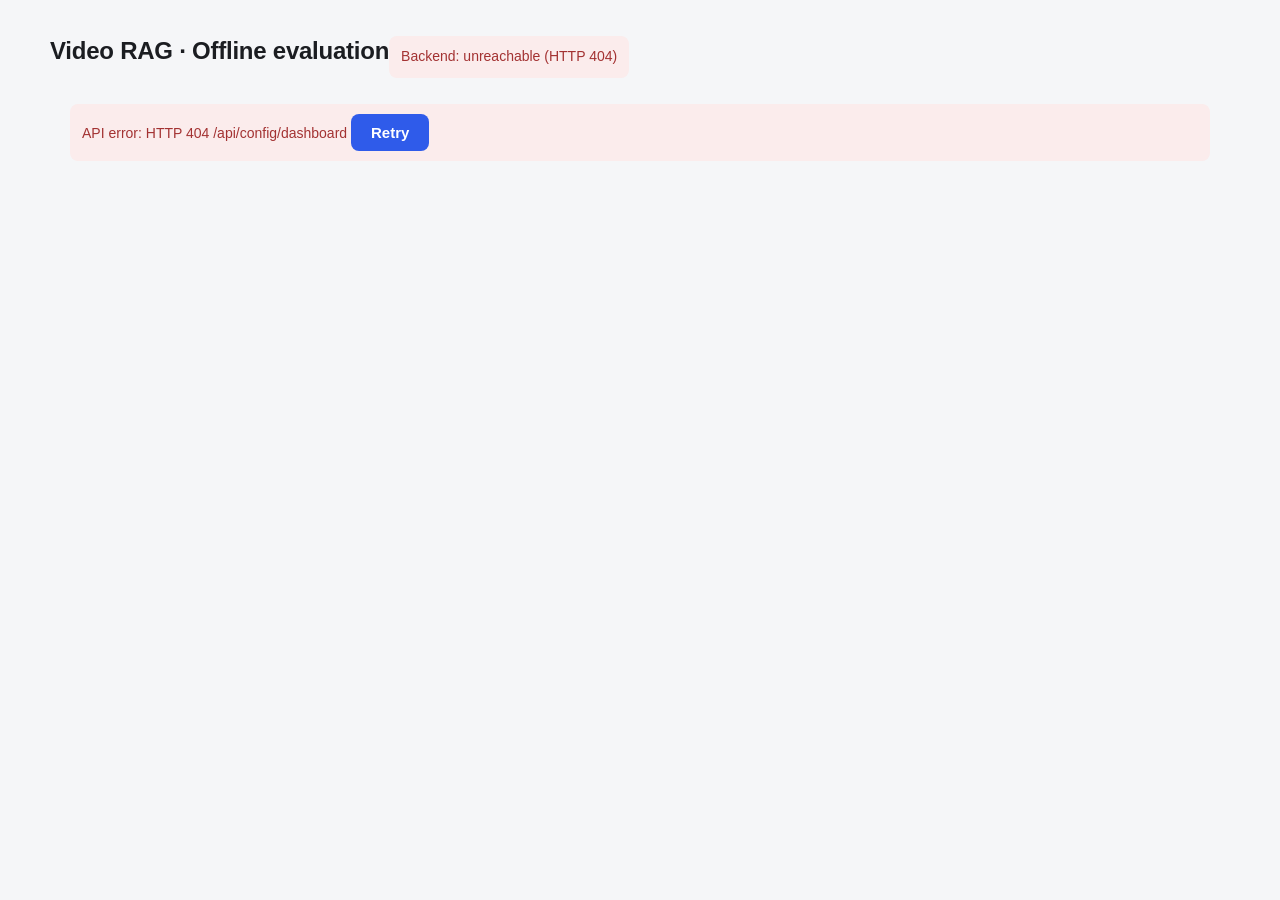
==== frontend/eval.html @ b056e884 "Evaluation Dashboard for RAG" ====
<!DOCTYPE html>
<html lang="en">

<head>
  <meta charset="utf-8" />
  <meta name="viewport" content="width=device-width, initial-scale=1" />
  <title>Video RAG - offline evaluation</title>
  <link rel="stylesheet" href="styles.css" />
  <style>
    /* Eval-only layout, scoped under #eval-page. */
    #eval-page { max-width: 1180px; margin: 0 auto; padding: 0 20px 48px;
      display: flex; flex-direction: column; gap: 16px; }
    #eval-head { display: flex; align-items: center; gap: 10px; flex-wrap: wrap; }
    #eval-head select, #eval-head input { font: inherit; padding: 7px 10px;
      border-radius: 8px; border: 1px solid var(--line);
      background: var(--card); color: var(--ink); }
    #eval-run-btn { font: inherit; font-weight: 700; padding: 8px 20px;
      border-radius: 999px; border: 1px solid var(--line);
      background: var(--accent); color: #fff; cursor: pointer; }
    #eval-run-btn:disabled { opacity: 0.55; cursor: not-allowed; }
    #eval-cancel-btn { font: inherit; padding: 8px 18px; border-radius: 999px;
      border: 1px solid var(--line); background: var(--card); color: var(--ink);
      cursor: pointer; }
    #eval-live { font-size: 13px; color: var(--muted); }
    .eval-tiles { display: grid; grid-template-columns: repeat(4, 1fr); gap: 14px; }
    .eval-tiles .card { min-height: 150px; }
    .eval-big { font-size: 34px; font-weight: 800; margin: 6px 0 2px;
      font-variant-numeric: tabular-nums; }
    .eval-delta { font-size: 13px; font-weight: 700; }
    .eval-delta.up { color: var(--ok); } .eval-delta.down { color: var(--refuse); }
    .eval-delta.flat { color: var(--muted); }
    .eval-meter { height: 6px; border-radius: 4px; background: var(--line);
      margin-top: 8px; position: relative; overflow: visible; }
    .eval-meter > span { display: block; height: 100%; background: var(--accent);
      border-radius: 4px; }
    .eval-tick { position: absolute; top: -3px; bottom: -3px; width: 2px; background: var(--ink); }
    .eval-target { font-size: 12px; color: var(--muted); margin-top: 4px; }
    .eval-table { width: 100%; border-collapse: collapse; font-size: 14px; }
    .eval-table th, .eval-table td { text-align: left; padding: 7px 8px;
      border-bottom: 1px solid var(--line); font-variant-numeric: tabular-nums; }
    .eval-table th { color: var(--muted); font-weight: 600; }
    .eval-group { color: var(--muted); font-size: 12px; text-transform: uppercase;
      letter-spacing: 0.05em; padding-top: 12px !important; }
    .pill { display: inline-block; font-size: 12px; font-weight: 700;
      padding: 2px 10px; border-radius: 20px; }
    .pill-ok { color: var(--ok); background: color-mix(in srgb, var(--ok) 12%, transparent); }
    .pill-bad { color: var(--refuse); background: color-mix(in srgb, var(--refuse) 12%, transparent); }
    .pill-none { color: var(--muted); border: 1px solid var(--line); }
    .eval-cols { display: grid; grid-template-columns: 1fr 1fr; gap: 14px; }
    .bar-row { display: grid; grid-template-columns: 170px 1fr 52px; gap: 10px;
      align-items: center; margin-top: 10px; font-size: 14px; }
    .bar-track { height: 10px; border-radius: 5px; background: var(--line);
      position: relative; }
    .bar-fill { height: 100%; border-radius: 5px; background: var(--accent); }
    .bar-val { text-align: right; font-variant-numeric: tabular-nums; }
    .qrow { width: 100%; text-align: left; font: inherit; background: none;
      border: none; border-bottom: 1px solid var(--line); padding: 10px 4px;
      cursor: pointer; display: grid;
      grid-template-columns: 1fr 150px 60px 60px; gap: 8px; align-items: center; }
    .qrow:hover { background: var(--page); }
    .cause-tag { font-size: 12px; padding: 2px 8px; border-radius: 12px;
      background: var(--page); border: 1px solid var(--line); }
    #eval-drawer { position: fixed; top: 0; right: 0; bottom: 0; width: min(560px, 94vw);
      background: var(--card); border-left: 1px solid var(--line); z-index: 50;
      overflow-y: auto; padding: 18px; }
    #eval-drawer[hidden] { display: none; }
    .eval-chunk { border: 1px solid var(--line); border-radius: 8px;
      padding: 8px 10px; margin-top: 8px; font-size: 13px; }
    .eval-chunk.rel { border-color: var(--ok); }
    .eval-snippet { user-select: text; margin: 4px 0 0; }
    .eval-skel { border-radius: 8px; background: var(--line); min-height: 60px;
      margin-top: 10px; opacity: 0.5; }
    @media (max-width: 1100px) { .eval-tiles { grid-template-columns: repeat(2, 1fr); } }
    @media (max-width: 1023px) { .eval-cols { grid-template-columns: 1fr; } }
    @media (max-width: 640px) { .eval-tiles { grid-template-columns: 1fr; } }
  </style>
</head>

<body>
  <div class="shell-main">
    <header class="topbar">
      <div><h1>Video RAG · Offline evaluation</h1></div>
      <p id="eval-connection" class="status">Connecting…</p>
    </header>

    <div id="eval-page">
      <section class="card">
        <div id="eval-head">
          <span class="hint" id="eval-run-label">No runs yet</span>
          <label class="hint" for="eval-run-sel">Run</label>
          <select id="eval-run-sel"></select>
          <label class="hint" for="eval-cmp-sel">Compare with</label>
          <select id="eval-cmp-sel"></select>
          <a id="eval-csv" class="hint" href="#">Export CSV</a>
          <button id="eval-run-btn" type="button">Run eval</button>
          <button id="eval-cancel-btn" type="button" hidden>Cancel run</button>
          <span id="eval-live" class="hint"></span>
        </div>
        <div id="eval-config-chips" class="hint" style="margin-top:8px"></div>
        <div id="eval-status-strip" class="hint" style="margin-top:8px" hidden></div>
      </section>

      <section id="eval-empty" class="card" hidden>
        <h2>No runs yet</h2>
        <p class="hint">Run your first evaluation to populate this page. Either press
        <b>Run eval</b> above, or from a terminal:</p>
        <p><code id="eval-cli-hint">PYTHONPATH=backend\src .\.venv\Scripts\python.exe -m video_rag.cli eval-run --dataset backend\eval\golden_set.jsonl --label first</code></p>
      </section>

      <section id="eval-tiles" class="eval-tiles"></section>

      <section class="card">
        <h2>All metrics</h2>
        <p class="hint">Current run against the comparison run and your targets.</p>
        <div id="eval-metrics-table"></div>
      </section>

      <div class="eval-cols">
        <section class="card">
          <h2>Answer correctness by question type</h2>
          <div id="eval-by-type"></div>
        </section>
        <section class="card">
          <h2>Failures by likely cause</h2>
          <div id="eval-failures"></div>
        </section>
      </div>

      <div class="eval-cols">
        <section class="card">
          <h2>Trend across runs</h2>
          <div id="eval-trend"></div>
          <button id="eval-trend-toggle" type="button" class="hint">View as table</button>
          <div id="eval-trend-table" hidden></div>
        </section>
        <section class="card">
          <h2>Lowest-scoring questions</h2>
          <p class="hint">Open a row for the query, retrieved chunks with timestamps, and the answer.</p>
          <div id="eval-lowest"></div>
        </section>
      </div>
    </div>
  </div>

  <aside id="eval-drawer" hidden aria-label="Question trace">
    <button id="eval-drawer-close" type="button">Close ×</button>
    <div id="eval-drawer-body"></div>
  </aside>

  <script src="eval-lib.js"></script>
  <script>
    // Dashboard: REST + SSE (fetch stream, 3s polling fallback). textContent only.
    (function () {
      "use strict";
      var API_BASE = window.location.protocol === "file:" ? "http://127.0.0.1:8000" : "";
      var API_KEY = "";
      try { API_KEY = (window.sessionStorage.getItem("video-rag.api-key") || "").trim(); }
      catch (e) { API_KEY = ""; }
      var BLUE = "var(--accent)", SERIES = ["#2f6fed", "#e8734a", "#3aa79b", "#e0b400",
        "#c65df0", "#3f9e4d", "#8a63ff", "#d63a3a"];

      var state = { runId: null, compareId: null, cfg: null, runs: [],
        lastEventAt: 0, sseOk: false };
      var $ = function (id) { return document.getElementById(id); };
      function params() { return new URLSearchParams(window.location.search); }
      function headers(extra) {
        var h = extra || {};
        if (API_KEY) { h["X-API-Key"] = API_KEY; }
        return h;
      }
      async function get(path) {
        var r = await fetch(API_BASE + path, { headers: headers() });
        if (!r.ok) { throw new Error("HTTP " + r.status + " " + path); }
        return r.json();
      }
      function fmt(metric, value) {
        return window.EvalLib.fmtMetric(state.cfg.metrics, metric, value);
      }
      function missTip() { return "Not computed or not applicable for this run."; }
      function show(el, text, tip) {
        el.textContent = text;
        if (tip) { el.title = tip; }
      }

      // ---- header: runs, compare, config chips, status strip ----
      async function loadRuns() {
        var body = await get("/api/runs?limit=50");
        state.runs = body.runs || [];
        var q = params();
        state.runId = q.get("run") || (state.runs[0] && state.runs[0].id) || null;
        var done = state.runs.filter(function (r) { return r.status === "completed"; });
        var prev = done.filter(function (r) { return r.id !== state.runId; })[0];
        state.compareId = q.get("compare") || (prev && prev.id) || null;
        fillSelect($("eval-run-sel"), state.runs, state.runId);
        fillSelect($("eval-cmp-sel"), state.runs, state.compareId, true);
        $("eval-csv").href = state.runId
          ? API_BASE + "/api/runs/" + state.runId + "/export.csv" : "#";
        var run = state.runs.filter(function (r) { return r.id === state.runId; })[0];
        if (!run && state.runId) {
          // Stale ?run= link, or a brand-new run whose row is not listed yet:
          // fall back instead of crashing on run.label below.
          state.runId = (state.runs[0] && state.runs[0].id) || null;
          syncUrl(state.runId, state.compareId);
          run = state.runs.filter(function (r) { return r.id === state.runId; })[0];
        }
        if (!state.runs.length) {
          $("eval-empty").hidden = false;
          $("eval-run-label").textContent = "No runs yet";
          return null;
        }
        $("eval-empty").hidden = true;
        var cfg = (run && run.config) || {};
        $("eval-run-label").textContent =
          "Run " + (run.label || run.id.slice(0, 8)) + " · " +
          (run.n_total || "?") + " questions";
        $("eval-config-chips").textContent =
          "Top-k: " + cfg.rerank_top_k + " · Reranker: on · Judge: " +
          (cfg.judge_model || "off") + (cfg.judge_warning ? " (" + cfg.judge_warning + ")" : "");
        var strip = $("eval-status-strip");
        var st = run.display_status || run.status;
        if (st === "completed") { strip.hidden = true; }
        else {
          strip.hidden = false;
          strip.textContent = "Status: " + st + " · answered " +
            (run.n_answered || 0) + "/" + (run.n_total || "?") + ", scored " +
            (run.n_scored || 0) + "/" + (run.n_total || "?") +
            ". Numbers are partial until the run completes." +
            (run.error ? " Error: " + run.error : "");
        }
        var active = state.runs.some(function (r) {
          return r.status === "running" || r.status === "queued";
        });
        $("eval-run-btn").disabled = active;
        $("eval-run-btn").title = active ? "A run is already active" : "";
        var sel = state.runs.filter(function (r) { return r.id === state.runId; })[0];
        var cancellable = !!sel && (sel.status === "running" || sel.status === "queued");
        $("eval-cancel-btn").hidden = !cancellable;
        return run;
      }
      function fillSelect(sel, runs, current, allowNone) {
        while (sel.firstChild) { sel.removeChild(sel.firstChild); }
        if (allowNone) {
          var none = document.createElement("option");
          none.value = ""; none.textContent = "—";
          sel.appendChild(none);
        }
        runs.forEach(function (r) {
          var o = document.createElement("option");
          o.value = r.id;
          o.textContent = (r.label || r.id.slice(0, 8)) + " · " + r.status;
          sel.appendChild(o);
        });
        sel.value = current || "";
      }

      // ---- tiles + metrics table ----
      function pill(metric, value) {
        var st = window.EvalLib.pillState(
          state.cfg.metrics, state.cfg.targets, metric, value);
        var span = document.createElement("span");
        span.className = "pill " + st.cls;
        span.textContent = st.text;
        if (st.cls === "pill-none") { span.title = missTip(); }
        return span;
      }
      function deltaEl(metric, delta) {
        var info = window.EvalLib.deltaInfo(state.cfg.metrics, metric, delta);
        var s = document.createElement("span");
        s.className = "eval-delta " + info.cls;
        s.textContent = info.text;
        return s;
      }
      async function renderTiles(run) {
        var box = $("eval-tiles");
        while (box.firstChild) { box.removeChild(box.firstChild); }
        if (!run) { return; }
        var detail = await get("/api/runs/" + run.id);
        var cmp = state.compareId
          ? await get("/api/runs/" + run.id + "/compare/" + state.compareId).catch(function () { return null; })
          : null;
        var metrics = state.cfg.dashboard.headline_metrics || [];
        metrics.forEach(function (m) {
          var agg = (detail.aggregates || {})[m] || { value: null, n: 0 };
          var card = document.createElement("div");
          card.className = "card";
          var h = document.createElement("h2");
          h.textContent = ((state.cfg.metrics[m] || {}).name || m);
          var big = document.createElement("div");
          big.className = "eval-big";
          show(big, fmt(m, agg.value) === null ? "—" : fmt(m, agg.value),
            agg.value === null ? missTip() : ("n=" + agg.n));
          card.appendChild(h); card.appendChild(big);
          var d = cmp && cmp.metrics[m] ? cmp.metrics[m].delta : null;
          var row = document.createElement("div");
          row.appendChild(deltaEl(m, d));
          var vs = document.createElement("span");
          vs.className = "hint";
          vs.textContent = state.compareId ? " vs run" : " no comparison run";
          row.appendChild(vs);
          card.appendChild(row);
          var meter = document.createElement("div");
          meter.className = "eval-meter";
          var fill = document.createElement("span");
          fill.style.width = agg.value === null ? "0%"
            : Math.max(0, Math.min(100, agg.value * 100)) + "%";
          meter.appendChild(fill);
          var t = (state.cfg.targets || {})[m];
          if (t !== null && t !== undefined && (state.cfg.metrics[m] || {}).format !== "usd"
              && (state.cfg.metrics[m] || {}).format !== "seconds") {
            var tick = document.createElement("span");
            tick.className = "eval-tick";
            tick.style.left = Math.max(0, Math.min(100, t * 100)) + "%";
            meter.appendChild(tick);
          }
          card.appendChild(meter);
          var tg = document.createElement("div");
          tg.className = "eval-target";
          tg.textContent = (t === null || t === undefined) ? "No target set"
            : "Target " + ((state.cfg.metrics[m] || {}).direction === "lower" ? "≤ " : "≥ ") + fmt(m, t)
            + " · n=" + agg.n;
          card.appendChild(tg);
          box.appendChild(card);
        });
        renderTable(detail, cmp);
      }
      function renderTable(detail, cmp) {
        var host = $("eval-metrics-table");
        while (host.firstChild) { host.removeChild(host.firstChild); }
        var table = document.createElement("table");
        table.className = "eval-table";
        var head = document.createElement("tr");
        ["Metric", "Run", "Compare", "Change", "Status"].forEach(function (t) {
          var th = document.createElement("th"); th.textContent = t; head.appendChild(th);
        });
        table.appendChild(head);
        var groups = {};
        Object.keys(state.cfg.metrics).forEach(function (m) {
          var g = state.cfg.metrics[m].group || "other";
          (groups[g] = groups[g] || []).push(m);
        });
        ["retrieval", "generation", "video", "system", "other"].forEach(function (g) {
          (groups[g] || []).forEach(function (m, i) {
            if (i === 0) {
              var gr = document.createElement("tr");
              var gd = document.createElement("td");
              gd.colSpan = 5; gd.className = "eval-group"; gd.textContent = g;
              gr.appendChild(gd); table.appendChild(gr);
            }
            var agg = (detail.aggregates || {})[m] || { value: null, n: 0 };
            var c = cmp && cmp.metrics[m] ? cmp.metrics[m] : null;
            var tr = document.createElement("tr");
            var name = document.createElement("td");
            name.textContent = (state.cfg.metrics[m] || {}).name || m;
            var cur = document.createElement("td");
            show(cur, fmt(m, agg.value) === null ? "—" : fmt(m, agg.value) + "  (n=" + agg.n + ")",
              agg.value === null ? missTip() : null);
            var oth = document.createElement("td");
            var cv = c ? c.comparison.value : null;
            show(oth, !c || fmt(m, cv) === null ? "—" : fmt(m, cv), null);
            var chg = document.createElement("td");
            chg.appendChild(deltaEl(m, c ? c.delta : null));
            if (c && c.delta !== null && c.within_noise) {
              var noise = document.createElement("span");
              noise.className = "hint";
              noise.textContent = " · within noise";
              noise.title = "Paired-bootstrap 95% CI includes zero (n=" +
                (c.n_paired || 0) + ").";
              chg.appendChild(noise);
            }
            var st = document.createElement("td");
            st.appendChild(pill(m, agg.value));
            [name, cur, oth, chg, st].forEach(function (td) { tr.appendChild(td); });
            table.appendChild(tr);
          });
        });
        host.appendChild(table);
      }

      // ---- breakdown, failures, trend, lowest ----
      async function renderSide(run) {
        if (!run) { return; }
        var bd = await get("/api/runs/" + run.id + "/breakdown?by=question_type&metric=answer_correctness");
        var bt = $("eval-by-type");
        while (bt.firstChild) { bt.removeChild(bt.firstChild); }
        (bd.groups || []).forEach(function (g, i) {
          bt.appendChild(barRow(g.group + " · " + g.n + " q", g.value, SERIES[i % SERIES.length]));
        });
        if (!(bd.groups || []).length) {
          bt.appendChild(note("No scored questions yet."));
        }
        var fb = await get("/api/runs/" + run.id + "/failures");
        var fh = $("eval-failures");
        while (fh.firstChild) { fh.removeChild(fh.firstChild); }
        var causes = state.cfg.dashboard.failure_causes || {};
        var entries = Object.keys(fb.by_cause || {});
        var sub = document.createElement("p");
        sub.className = "hint";
        sub.textContent = fb.total_failed
          ? "Questions below the bar (" + fb.total_failed + " of " + fb.total + ")"
          : "No failures — every scored question is above the bar.";
        fh.appendChild(sub);
        var max = Math.max.apply(null, entries.map(function (k) { return fb.by_cause[k]; }).concat([1]));
        entries.forEach(function (k) {
          fh.appendChild(barRow(causes[k] || k, fb.by_cause[k] / max, BLUE, String(fb.by_cause[k])));
        });
        var trend = await get("/api/trend?metrics=" +
          encodeURIComponent((state.cfg.dashboard.trend_metrics || []).join(",")) + "&last=12");
        renderTrend(trend.trend || []);
        var low = await get("/api/runs/" + run.id +
          "/results?sort=answer_correctness&order=asc&limit=5");
        var lh = $("eval-lowest");
        while (lh.firstChild) { lh.removeChild(lh.firstChild); }
        if (!low.results.length) { lh.appendChild(note("No results yet.")); }
        low.results.forEach(function (r) {
          var b = document.createElement("button");
          b.type = "button"; b.className = "qrow";
          var q = document.createElement("span"); q.textContent = r.question;
          var ty = document.createElement("span");
          ty.className = "hint"; ty.textContent = r.question_type || "";
          var cause = document.createElement("span");
          cause.className = "cause-tag";
          cause.textContent = (causes[r.failure_cause] || r.failure_cause || "—");
          var sc = document.createElement("span");
          var v = (r.scores || {}).answer_correctness;
          sc.textContent = (v === null || v === undefined) ? "—" : Number(v).toFixed(2);
          [q, ty, cause, sc].forEach(function (el) { b.appendChild(el); });
          b.addEventListener("click", function () { openTrace(r.id); });
          lh.appendChild(b);
        });
      }
      function note(text) {
        var p = document.createElement("p");
        p.className = "hint"; p.textContent = text;
        return p;
      }
      function barRow(label, value, color, text) {
        var row = document.createElement("div");
        row.className = "bar-row";
        var lab = document.createElement("span"); lab.textContent = label;
        var track = document.createElement("div"); track.className = "bar-track";
        var fill = document.createElement("div"); fill.className = "bar-fill";
        fill.style.background = color;
        fill.style.width = (value === null ? 0 : Math.max(0, Math.min(1, value)) * 100) + "%";
        track.appendChild(fill);
        var val = document.createElement("span"); val.className = "bar-val";
        val.textContent = text !== undefined ? text
          : (value === null ? "—" : Number(value).toFixed(2));
        [lab, track, val].forEach(function (el) { row.appendChild(el); });
        return row;
      }
      function renderTrend(series) {
        var host = $("eval-trend");
        while (host.firstChild) { host.removeChild(host.firstChild); }
        if (!series.length) { host.appendChild(note("No completed runs yet.")); return; }
        var W = 520, H = 220, P = 34;
        var all = [];
        series.forEach(function (s) {
          Object.keys(s.metrics).forEach(function (m) {
            if (s.metrics[m].value !== null) { all.push(s.metrics[m].value); }
          });
        });
        var lo = Math.min.apply(null, all.concat([0.55])), hi = Math.max.apply(null, all.concat([1]));
        function X(i) { return P + (W - 2 * P) * (series.length < 2 ? 0.5 : i / (series.length - 1)); }
        function Y(v) { return H - P - (H - 2 * P) * (v - lo) / Math.max(0.01, hi - lo); }
        var svgNS = "http://www.w3.org/2000/svg";
        var svg = document.createElementNS(svgNS, "svg");
        svg.setAttribute("viewBox", "0 0 " + W + " " + H);
        svg.setAttribute("width", "100%");
        svg.setAttribute("role", "img");
        svg.setAttribute("aria-label", "Metric trend across runs");
        var names = Object.keys(series[0].metrics);
        names.forEach(function (m, mi) {
          var pts = [];
          series.forEach(function (s, i) {
            var v = s.metrics[m].value;
            if (v !== null) { pts.push([X(i), Y(v)]); }
          });
          var path = document.createElementNS(svgNS, "polyline");
          path.setAttribute("points", pts.map(function (p) { return p.join(","); }).join(" "));
          path.setAttribute("fill", "none");
          path.setAttribute("stroke", SERIES[mi % SERIES.length]);
          path.setAttribute("stroke-width", "2");
          var tip = document.createElementNS(svgNS, "title");
          tip.textContent = m;
          path.appendChild(tip);
          svg.appendChild(path);
          pts.forEach(function (p) {
            var c = document.createElementNS(svgNS, "circle");
            c.setAttribute("cx", p[0]); c.setAttribute("cy", p[1]); c.setAttribute("r", "3");
            c.setAttribute("fill", SERIES[mi % SERIES.length]);
            svg.appendChild(c);
          });
          if (pts.length) {
            var last = pts[pts.length - 1];
            var t = document.createElementNS(svgNS, "text");
            t.setAttribute("x", Math.min(W - 30, last[0] + 5)); t.setAttribute("y", last[1] + 3);
            t.setAttribute("font-size", "10");
            var lastV = null;
            for (var i = series.length - 1; i >= 0; i--) {
              if (series[i].metrics[m].value !== null) { lastV = series[i].metrics[m].value; break; }
            }
            t.textContent = Number(lastV).toFixed(2);
            svg.appendChild(t);
          }
        });
        host.appendChild(svg);
        var legend = document.createElement("p");
        legend.className = "hint";
        legend.textContent = names.join(" · ");
        host.appendChild(legend);
        var tbl = $("eval-trend-table");
        while (tbl.firstChild) { tbl.removeChild(tbl.firstChild); }
        var table = document.createElement("table");
        table.className = "eval-table";
        var hr = document.createElement("tr");
        ["Run"].concat(names).forEach(function (n) {
          var th = document.createElement("th"); th.textContent = n; hr.appendChild(th);
        });
        table.appendChild(hr);
        series.forEach(function (s) {
          var tr = document.createElement("tr");
          var lab = document.createElement("td");
          lab.textContent = s.label || s.run_id.slice(0, 8);
          tr.appendChild(lab);
          names.forEach(function (m) {
            var td = document.createElement("td");
            var v = s.metrics[m].value;
            td.textContent = v === null ? "—" : Number(v).toFixed(2);
            tr.appendChild(td);
          });
          table.appendChild(tr);
        });
        tbl.appendChild(table);
      }

      // ---- trace drawer ----
      async function openTrace(resultId) {
        var body = $("eval-drawer-body");
        while (body.firstChild) { body.removeChild(body.firstChild); }
        $("eval-drawer").hidden = false;
        var t = await get("/api/results/" + resultId).catch(function (e) { return { error: e.message }; });
        if (t.error) {
          body.appendChild(note("Trace failed: " + t.error));
          return;
        }
        var h = document.createElement("h2");
        h.textContent = t.question || t.question_id;
        body.appendChild(h);
        var meta = document.createElement("p");
        meta.className = "hint";
        meta.textContent = (t.question_type || "") + " · status " + t.status +
          (t.failure_cause ? " · likely cause: " + t.failure_cause : "");
        body.appendChild(meta);
        if (t.reference_answer) {
          var ref = document.createElement("p");
          ref.textContent = "Reference: " + t.reference_answer;
          body.appendChild(ref);
        }
        var ch = document.createElement("h3");
        ch.textContent = "Retrieved chunks (" + t.chunks.length + ")";
        body.appendChild(ch);
        t.chunks.forEach(function (c, i) {
          var box = document.createElement("div");
          box.className = "eval-chunk" + (c.relevant ? " rel" : "");
          var head = document.createElement("div");
          head.textContent = "#" + (i + 1) + " " + c.video_id + " · " +
            fmtTime(c.start_s) + "–" + fmtTime(c.end_s) + " · score " +
            (c.score === null ? "—" : c.score) + (c.relevant ? " · relevant" : "");
          var sn = document.createElement("p");
          sn.className = "eval-snippet";
          sn.textContent = c.text || "";
          box.appendChild(head); box.appendChild(sn);
          body.appendChild(box);
        });
        if (t.answer) {
          var ah = document.createElement("h3");
          ah.textContent = "Answer";
          var ap = document.createElement("p");
          ap.className = "eval-snippet";
          ap.textContent = t.answer;
          body.appendChild(ah); body.appendChild(ap);
        }
        var sh = document.createElement("h3");
        sh.textContent = "Scores";
        body.appendChild(sh);
        t.scores.forEach(function (s) {
          var p = document.createElement("p");
          p.className = "hint";
          var detail = s.detail || {};
          p.textContent = s.metric + ": " +
            (s.value === null ? "— (not computable here)" : Number(s.value).toFixed(2)) +
            (detail.reasoning ? " — " + detail.reasoning : "") +
            (s.judge_model ? " [" + s.judge_model + "]" : "");
          body.appendChild(p);
        });
        if (t.citations && t.citations.length) {
          var chh = document.createElement("h3");
          chh.textContent = "Citations";
          body.appendChild(chh);
          t.citations.forEach(function (c) {
            var p = document.createElement("p");
            p.className = "hint";
            p.textContent = (c.hit ? "✓ hit " : "✗ miss ") + c.video_id +
              " @ " + fmtTime(c.start_s);
            body.appendChild(p);
            var a = document.createElement("a");
            a.href = c.url; a.target = "_blank"; a.rel = "noreferrer";
            a.textContent = "Open at timestamp";
            body.appendChild(a);
          });
        }
      }
      function fmtTime(s) {
        return window.EvalLib.fmtTime(s);
      }
      $("eval-drawer-close").addEventListener("click", function () {
        $("eval-drawer").hidden = true;
      });
      document.addEventListener("keydown", function (e) {
        if (e.key === "Escape") { $("eval-drawer").hidden = true; }
      });
      $("eval-trend-toggle").addEventListener("click", function () {
        var t = $("eval-trend-table");
        t.hidden = !t.hidden;
        this.textContent = t.hidden ? "View as table" : "View as chart";
      });

      // ---- run dialog (inline prompt row), selectors, live feed ----
      $("eval-cancel-btn").addEventListener("click", async function () {
        if (!state.runId) { return; }
        try {
          var r = await fetch(API_BASE + "/api/runs/" + state.runId + "/cancel", {
            method: "POST",
            headers: headers()
          });
          if (!r.ok) { throw new Error("HTTP " + r.status); }
          await refresh(true);
        } catch (err) {
          window.alert("Cancel failed: " + err.message);
        }
      });
      $("eval-run-btn").addEventListener("click", async function () {
        var path = window.prompt("Golden set file path:",
          "backend\\eval\\golden_set.jsonl");
        if (path === null) { return; }
        var label = window.prompt("Run label:", "dashboard run");
        if (label === null) { return; }
        try {
          var r = await fetch(API_BASE + "/api/runs", {
            method: "POST",
            headers: headers({ "Content-Type": "application/json" }),
            body: JSON.stringify({ dataset_path: path, label: label })
          });
          if (!r.ok) {
            var e = await r.json().catch(function () { return {}; });
            throw new Error("HTTP " + r.status + " " + (e.message || ""));
          }
          var body = await r.json();
          syncUrl(body.run_id, state.compareId);
          await waitForRun(body.run_id);
          await refresh(true);
        } catch (err) {
          window.alert("Run failed to start: " + err.message);
        }
      });
      async function waitForRun(runId) {
        // The row is inserted by the background worker; poll until listed.
        for (var i = 0; i < 10; i++) {
          try {
            var r = await fetch(API_BASE + "/api/runs/" + runId, { headers: headers() });
            if (r.ok) { return; }
          } catch (e) { /* retry below */ }
          await new Promise(function (res) { setTimeout(res, 500); });
        }
      }
      function syncUrl(runId, compareId) {
        var q = new URLSearchParams(window.location.search);
        if (runId) { q.set("run", runId); } else { q.delete("run"); }
        if (compareId) { q.set("compare", compareId); } else { q.delete("compare"); }
        window.history.replaceState(null, "",
          window.location.pathname + (q.toString() ? "?" + q.toString() : ""));
      }
      $("eval-run-sel").addEventListener("change", function () {
        state.runId = this.value || null;
        syncUrl(state.runId, state.compareId);
        refresh(true);
      });
      $("eval-cmp-sel").addEventListener("change", function () {
        state.compareId = this.value || null;
        syncUrl(state.runId, state.compareId);
        refresh(true);
      });

      var liveTimer = null, failCount = 0;
      function setLive(text) { $("eval-live").textContent = text; }
      async function subscribe() {
        try {
          var r = await fetch(API_BASE + "/api/events", { headers: headers() });
          if (!r.ok || !r.body) { throw new Error("no stream"); }
          var reader = r.body.getReader();
          var dec = new TextDecoder();
          var buf = "", backoff = 1000;
          failCount = 0;
          setLive("● Live");
          state.lastEventAt = Date.now();
          for (;;) {
            var chunk = await reader.read();
            if (chunk.done) { throw new Error("closed"); }
            buf += dec.decode(chunk.value, { stream: true });
            var parts = buf.split("\n\n");
            buf = parts.pop();
            for (var i = 0; i < parts.length; i++) {
              (function (block) {
                var lines = block.split("\n").filter(function (l) {
                  return l.indexOf("data:") === 0;
                });
                if (!lines.length) { return; }
                try {
                  var evt = JSON.parse(lines.map(function (l) {
                    return l.slice(5);
                  }).join(""));
                  state.lastEventAt = Date.now();
                  onEvent(evt);
                } catch (e) { /* ignore malformed */ }
              })(parts[i]);
            }
            backoff = 1000;
          }
        } catch (e) {
          failCount += 1;
          var wait = Math.min(30000, 1000 * Math.pow(2, failCount));
          setLive("○ Reconnecting… (polling every 3s)");
          pollOnce();
          liveTimer = window.setTimeout(subscribe, wait);
        }
      }
      var lastRefresh = 0, pendingRefresh = false;
      function onEvent(evt) {
        if (evt.run_id && (evt.run_id === state.runId || evt.run_id === state.compareId)) {
          state.sseOk = true;
          var now = Date.now();
          if (now - lastRefresh < 1000) {
            if (!pendingRefresh) {
              pendingRefresh = true;
              window.setTimeout(function () {
                pendingRefresh = false; lastRefresh = Date.now(); refresh(true);
              }, 1000 - (now - lastRefresh));
            }
            return;
          }
          lastRefresh = now;
          refresh(true);
        }
        if (evt.run_id) { loadRuns(); }
      }
      async function pollOnce() {
        try { await refresh(true); } catch (e) { /* next tick */ }
        liveTimer = window.setTimeout(pollOnce, 3000);
      }

      // ---- boot ----
      async function ping() {
        try {
          var r = await fetch(API_BASE + "/api/health");
          if (!r.ok) { throw new Error("HTTP " + r.status); }
          var conn = $("eval-connection");
          conn.textContent = "Backend: live";
          conn.className = "status status-ok";
        } catch (e) {
          var conn2 = $("eval-connection");
          conn2.textContent = "Backend: unreachable (" + e.message + ")";
          conn2.className = "status status-error";
        }
      }
      async function refresh(full) {
        var run = await loadRuns();
        if (!state.cfg) {
          state.cfg = await get("/api/config/dashboard");
        }
        if (!run && !state.runs.length) {
          ["eval-tiles", "eval-metrics-table", "eval-by-type",
           "eval-failures", "eval-trend", "eval-lowest"].forEach(function (id) {
            var el = $(id);
            while (el.firstChild) { el.removeChild(el.firstChild); }
          });
          return;
        }
        if (full) {
          await renderTiles(run);
          await renderSide(run);
        }
      }
      (async function boot() {
        await ping();
        try {
          state.cfg = await get("/api/config/dashboard");
        } catch (e) {
          var page = $("eval-page");
          while (page.firstChild) { page.removeChild(page.firstChild); }
          var err = document.createElement("p");
          err.className = "status status-error";
          err.textContent = "API error: " + e.message + " ";
          var retry = document.createElement("button");
          retry.type = "button"; retry.textContent = "Retry";
          retry.addEventListener("click", function () { window.location.reload(); });
          err.appendChild(retry);
          page.appendChild(err);
          return;
        }
        await refresh(true);
        subscribe();
        window.setInterval(function () {
          if (Date.now() - state.lastEventAt > 10000 && state.sseOk !== true) { return; }
          setLive("● Live · updated " +
            Math.max(0, Math.round((Date.now() - state.lastEventAt) / 1000)) + "s ago");
        }, 5000);
      })();
    })();
  </script>
</body>

</html>
---- frontend/styles.css ----
/*
 * One stylesheet, no framework. Colours live in CSS variables at the top so
 * the whole theme can be changed in one place.
 */

:root {
  --page: #f5f6f8;
  --card: #ffffff;
  --ink: #1b1d21;
  --muted: #64696f;
  --line: #e2e5ea;
  --accent: #2f5bea;
  --ok: #17795e;
  --warn: #9a6412;
  --refuse: #a33232;
  --sidebar: #ffffff;
  --sidebar-width: 280px;
  --sidebar-min: 200px;
  --sidebar-max: 440px;
}

* {
  box-sizing: border-box;
}

/* The hidden attribute must always win, even against rules like
   `main { display: flex }` that would otherwise override it. */
[hidden] {
  display: none !important;
}

body {
  margin: 0;
  padding: 0;
  background: var(--page);
  color: var(--ink);
  font-family: "Segoe UI", Arial, sans-serif;
  line-height: 1.55;
  -webkit-user-select: none;
  -moz-user-select: none;
  -ms-user-select: none;
  user-select: none;
}

/* RAG output stays copyable. Everything else on the page is chrome and
   must not be selectable. Inputs keep their native editing behaviour. */
#answer-text,
#answer-message,
.bubble,
#covers-list,
#covers-list li,
input,
textarea {
  -webkit-user-select: text;
  -moz-user-select: text;
  -ms-user-select: text;
  user-select: text;
}

#answer-text,
#answer-message,
.bubble {
  cursor: text;
}

/* --- Chat resize: drag the left border to widen/narrow, double-click to ----
   toggle between the default width and the widest that fits the screen. --- */

:root {
  --chat-width: 400px;
  --chat-min: 340px;
}

.chat-panel {
  position: relative;
  display: flex;
  flex-direction: column;
  height: calc(100vh - 140px);
  min-height: 480px;
  background: var(--card);
  border: 1px solid var(--line);
  border-radius: 14px;
  overflow: hidden;
}

#chat-resizer {
  position: absolute;
  top: 0;
  left: -3px;
  width: 8px;
  height: 100%;
  cursor: ew-resize;
  touch-action: none;
  z-index: 5;
}

#chat-resizer:hover,
#chat-resizer:active {
  background: var(--accent);
  opacity: 0.35;
}

#app-shell.chat-resizing,
#app-shell.chat-resizing * {
  user-select: none !important;
  cursor: ew-resize !important;
}

.chat-panel-head {
  display: flex;
  align-items: center;
  justify-content: space-between;
  gap: 10px;
  padding: 12px 14px;
  border-bottom: 1px solid var(--line);
  background: #fff;
}

.assistant-id {
  display: flex;
  align-items: center;
  gap: 10px;
  min-width: 0;
}

.assistant-avatar {
  flex: none;
  width: 36px;
  height: 36px;
  display: inline-flex;
  align-items: center;
  justify-content: center;
  border-radius: 999px;
  background: #eaf0ff;
  color: var(--accent);
}

.assistant-avatar.sm {
  width: 28px;
  height: 28px;
}

.assistant-meta {
  display: flex;
  flex-direction: column;
  line-height: 1.25;
  min-width: 0;
}

.assistant-meta strong,
#chat-title {
  font-size: 16px;
}

.online {
  display: inline-flex;
  align-items: center;
  gap: 6px;
  color: var(--muted);
  font-size: 13px;
}

.online-dot {
  width: 8px;
  height: 8px;
  border-radius: 999px;
  background: #22a06b;
}

.chat-panel-actions {
  display: flex;
  align-items: center;
  gap: 8px;
}

.text-button {
  width: auto;
  padding: 6px 14px;
  font-size: 13px;
  font-weight: 600;
}

.chat-scope {
  display: flex;
  align-items: center;
  gap: 8px;
  padding: 8px 14px;
  border-bottom: 1px solid var(--line);
  background: #f8f9fb;
  font-size: 13px;
  color: var(--muted);
}

.chat-course-label {
  flex: 1;
  min-width: 0;
  overflow: hidden;
  text-overflow: ellipsis;
  white-space: nowrap;
}

.chat-scope-x {
  flex: none;
  width: 24px;
  height: 24px;
  padding: 0;
  border-radius: 999px;
  background: #eef1f6;
  color: var(--muted);
  font-size: 14px;
  line-height: 1;
}

.chat-date-divider {
  display: flex;
  justify-content: center;
  padding: 10px 0 2px;
  color: var(--muted);
  font-size: 13px;
}

.chat-thread {
  flex: 1;
  display: flex;
  flex-direction: column;
  gap: 12px;
  overflow-y: auto;
  padding: 12px 14px;
  background: #eef1f6;
  min-height: 220px;
}

.bubble-row {
  display: flex;
  gap: 8px;
  align-items: flex-end;
  max-width: 100%;
}

.bubble-row.user {
  justify-content: flex-end;
}

.bubble {
  max-width: 78%;
  padding: 10px 14px;
  border-radius: 16px;
  font-size: 14px;
  line-height: 1.5;
  white-space: pre-wrap;
  word-break: break-word;
}

.bubble-row.assistant .bubble {
  background: #fff;
  color: var(--ink);
  border: 1px solid var(--line);
  border-top-left-radius: 4px;
}

.bubble-row.user .bubble {
  background: var(--accent);
  color: #fff;
  border-top-right-radius: 4px;
}

.bubble-meta {
  display: flex;
  flex-wrap: wrap;
  align-items: center;
  gap: 8px;
  margin-top: 6px;
}

.bubble-row.assistant .bubble-meta .badge {
  font-size: 11px;
}

.cite-link {
  border: 0;
  background: none;
  padding: 0;
  color: var(--accent);
  font-size: 12px;
  font-weight: 700;
  cursor: pointer;
  text-align: left;
}

.bubble-row.user .cite-link {
  color: #fff;
  text-decoration: underline;
}

.typing-row {
  display: flex;
  align-items: center;
  gap: 8px;
  padding: 0 14px 4px;
  background: #eef1f6;
}

.typing-bubble {
  display: inline-flex;
  gap: 5px;
  padding: 10px 14px;
  border-radius: 16px;
  border-top-left-radius: 4px;
  background: #fff;
  border: 1px solid var(--line);
}

.typing-bubble span {
  width: 7px;
  height: 7px;
  border-radius: 999px;
  background: #9aa1ab;
  animation: typing-blink 1.2s infinite;
}

.typing-bubble span:nth-child(2) {
  animation-delay: 0.15s;
}

.typing-bubble span:nth-child(3) {
  animation-delay: 0.3s;
}

@keyframes typing-blink {
  0%, 60%, 100% { opacity: 0.35; }
  30% { opacity: 1; }
}

.chat-input-row {
  display: flex;
  gap: 10px;
  align-items: center;
  margin: 10px 12px 2px;
  padding: 6px 6px 6px 14px;
  border: 1px solid var(--line);
  border-radius: 999px;
  background: #fff;
}

.chat-input-row input {
  flex: 1;
  min-width: 0;
  border: 0;
  outline: none;
  font-size: 14px;
  font-family: inherit;
  background: transparent;
}

.send-btn {
  flex: none;
  width: 38px;
  height: 38px;
  padding: 0;
  border-radius: 999px;
  font-size: 18px;
  line-height: 1;
}

.chat-disclaimer {
  margin: 6px 0 12px;
  text-align: center;
  color: var(--muted);
  font-size: 12px;
}

.chat-empty {
  align-self: center;
  color: var(--muted);
  font-size: 14px;
  background: #fff;
  border: 1px dashed var(--line);
  border-radius: 12px;
  padding: 12px 16px;
}

/* --- Home view: index/watch on the left, resizable chat on the right ------ */

.home-grid {
  display: grid;
  grid-template-columns: minmax(280px, 1fr) minmax(0, var(--chat-width));
  gap: 18px;
  align-items: start;
}

.home-left {
  display: flex;
  flex-direction: column;
  gap: 18px;
  min-width: 0;
}

.home-right {
  min-width: 0;
  position: sticky;
  top: 12px;
}

@media (max-width: 1020px) {
  .home-grid {
    grid-template-columns: minmax(0, 1fr);
  }

  .home-right {
    position: static;
  }

  .chat-panel {
    height: auto;
    max-height: 82vh;
  }

  #chat-resizer {
    display: none;
  }
}

/* --- App shell with enterprise sidebar ------------------------------------ */

#app-shell {
  display: flex;
  align-items: stretch;
  min-height: 100vh;
}

#sidebar {
  position: sticky;
  top: 0;
  flex: 0 0 auto;
  width: var(--sidebar-width);
  height: 100vh;
  display: flex;
  flex-direction: column;
  background: var(--sidebar);
  border-right: 1px solid var(--line);
  transition: margin-left 0.22s ease, width 0.22s ease;
}

#app-shell.sidebar-collapsed #sidebar {
  margin-left: calc(-1 * var(--sidebar-width));
  overflow: hidden;
}

#app-shell.sidebar-resizing #sidebar {
  transition: none;
}

.sidebar-head {
  display: flex;
  align-items: center;
  justify-content: space-between;
  gap: 8px;
  padding: 16px 14px 12px 18px;
  border-bottom: 1px solid var(--line);
}

.sidebar-title {
  font-size: 13px;
  font-weight: 700;
  text-transform: uppercase;
  letter-spacing: 0.06em;
  color: var(--muted);
}

.sidebar-body {
  flex: 1;
  overflow-y: auto;
  padding: 12px 14px;
}

#sidebar-resizer {
  position: absolute;
  top: 0;
  right: -3px;
  width: 6px;
  height: 100%;
  cursor: ew-resize;
  touch-action: none;
}

#sidebar-resizer:hover,
#sidebar-resizer:active {
  background: var(--accent);
  opacity: 0.35;
}

#app-shell.sidebar-collapsed #sidebar-resizer {
  display: none;
}

.shell-main {
  position: relative;
  flex: 1;
  min-width: 0;
  padding: 0 20px 48px;
}

.icon-button {
  flex: none;
  width: 32px;
  height: 32px;
  padding: 0;
  border: 1px solid var(--line);
  border-radius: 8px;
  background: var(--card);
  color: var(--muted);
  font-size: 16px;
  line-height: 1;
  font-weight: 700;
  cursor: pointer;
}

.icon-button:hover {
  color: var(--accent);
  border-color: var(--accent);
}

.icon-button:focus-visible {
  outline: 2px solid var(--accent);
  outline-offset: 2px;
}

.sidebar-expand {
  position: absolute;
  top: 18px;
  left: 12px;
  z-index: 5;
}

#app-shell:not(.sidebar-collapsed) .sidebar-expand {
  display: none;
}

/* --- Header: single title row (status + key UI removed) --------------------- */

.topbar {
  display: flex;
  align-items: center;
  max-width: 1180px;
  margin: 0 auto;
  padding: 24px 0 14px;
}

.topbar h1 {
  margin: 0;
  font-size: 24px;
  letter-spacing: -0.01em;
}

/* --- Cards ---------------------------------------------------------------- */

main {
  max-width: 1180px;
  margin: 0 auto;
  display: flex;
  flex-direction: column;
  gap: 18px;
}

.card {
  background: var(--card);
  border: 1px solid var(--line);
  border-radius: 10px;
  padding: 20px 22px 22px;
}

.card h2 {
  margin: 0 0 14px;
  font-size: 18px;
}

.card h3 {
  margin: 18px 0 8px;
  font-size: 14px;
  text-transform: uppercase;
  letter-spacing: 0.04em;
  color: var(--muted);
}

.hint {
  margin: 0 0 14px;
  color: var(--muted);
  font-size: 14px;
}

/* --- Form controls -------------------------------------------------------- */

.row {
  display: flex;
  gap: 10px;
  margin-bottom: 10px;
}

input[type="url"],
input[type="text"],
input[type="password"],
input:not([type]) {
  flex: 1;
  min-width: 0;
  padding: 10px 12px;
  border: 1px solid var(--line);
  border-radius: 8px;
  background: #fff;
  color: var(--ink);
  font-size: 15px;
  font-family: inherit;
}

input:focus {
  outline: 2px solid var(--accent);
  outline-offset: 1px;
}

button {
  padding: 10px 20px;
  border: 0;
  border-radius: 8px;
  background: var(--accent);
  color: #fff;
  font-size: 15px;
  font-family: inherit;
  font-weight: 600;
  cursor: pointer;
}

button:disabled {
  opacity: 0.55;
  cursor: progress;
}

.checkbox {
  display: flex;
  align-items: center;
  gap: 8px;
  font-size: 14px;
  color: var(--muted);
}

.checkbox input {
  flex: none;
}

/* --- Status and progress -------------------------------------------------- */

.status {
  margin: 12px 0 0;
  padding: 10px 12px;
  border-radius: 8px;
  background: #eef1f6;
  font-size: 14px;
}

.status-error {
  background: #fbecec;
  color: var(--refuse);
}

.status-ok {
  background: #e9f5f1;
  color: var(--ok);
}

.progress {
  height: 8px;
  margin-top: 10px;
  border-radius: 999px;
  background: #e6e9ef;
  overflow: hidden;
}

.progress-bar {
  height: 100%;
  width: 0;
  background: var(--accent);
  transition: width 0.3s ease;
}

/* --- Answer -------------------------------------------------------------- */

.answer-head {
  display: flex;
  align-items: center;
  gap: 10px;
}

.translation-tools {
  display: flex;
  align-items: center;
  gap: 6px;
  margin-left: auto;
}

.translation-tools select {
  max-width: 150px;
  padding: 6px 8px;
  border: 1px solid var(--line);
  border-radius: 6px;
  background: var(--card);
  color: var(--ink);
}

.translate-button {
  display: inline-flex;
  align-items: center;
  justify-content: center;
  width: 34px;
  height: 34px;
  padding: 6px;
  border: 1px solid var(--line);
  border-radius: 6px;
  background: var(--card);
  color: var(--accent);
  cursor: pointer;
}

.translate-button svg {
  width: 20px;
  height: 20px;
  fill: currentColor;
}

.translate-button:disabled {
  color: var(--muted);
  cursor: not-allowed;
  opacity: 0.6;
}

/* Per-answer translation inside chat bubbles: icon in the meta row toggles
   an inline language picker. Same endpoint as the original answer-box
   feature (POST /translate); citations stay untouched. */

.bubble-translate {
  width: 28px;
  height: 28px;
  padding: 4px;
  margin-left: auto;
}

.bubble-translate svg {
  width: 16px;
  height: 16px;
}

.translate-row {
  display: flex;
  align-items: center;
  gap: 8px;
  margin-top: 8px;
}

.translate-row select {
  max-width: 160px;
  padding: 5px 8px;
  border: 1px solid var(--line);
  border-radius: 6px;
  background: var(--card);
  color: var(--ink);
  font-size: 13px;
  font-family: inherit;
}

.translate-status {
  color: var(--muted);
  font-size: 12px;
}

.answer-head h2 {
  margin: 0;
}

.badge {
  padding: 3px 10px;
  border-radius: 999px;
  background: #e6e9ef;
  color: var(--muted);
  font-size: 12px;
  font-weight: 600;
  text-transform: uppercase;
  letter-spacing: 0.03em;
}

.badge-ok {
  background: #e9f5f1;
  color: var(--ok);
}

.badge-warn {
  background: #fdf3e3;
  color: var(--warn);
}

.badge-refuse {
  background: #fbecec;
  color: var(--refuse);
}

.badge-muted {
  background: #e6e9ef;
  color: var(--muted);
}

.score {
  color: var(--muted);
  font-size: 12px;
}

.message {
  margin: 10px 0 0;
  font-weight: 600;
}

.answer-text {
  margin: 8px 0 0;
  white-space: pre-wrap;
}

/* Citation buttons: the primary source is prominent, the secondary ones are
   compact chips. Both seek the player to their own timestamp. */

.citation {
  display: inline-flex;
  align-items: baseline;
  gap: 8px;
  max-width: 100%;
  padding: 10px 14px;
  border: 1px solid var(--line);
  border-radius: 8px;
  background: #f3f6ff;
  color: var(--ink);
  font-weight: 600;
  text-align: left;
  cursor: pointer;
}

.citation .time {
  color: var(--accent);
  font-variant-numeric: tabular-nums;
}

.chips {
  display: flex;
  flex-wrap: wrap;
  gap: 8px;
}

.chips .citation {
  padding: 6px 10px;
  font-size: 13px;
  font-weight: 500;
}

.external {
  display: inline-block;
  margin-top: 8px;
  color: var(--accent);
  font-size: 13px;
}

#covers-list {
  margin: 0;
  padding-left: 20px;
  color: var(--muted);
  font-size: 14px;
}

/* --- Player -------------------------------------------------------------- */

#player {
  margin-top: 18px;
}

#player-frame {
  width: 100%;
  aspect-ratio: 16 / 9;
  border: 0;
  border-radius: 10px;
  background: #000;
}

#player-caption {
  margin: 8px 0 0;
}

/* --- Footer -------------------------------------------------------------- */

footer {
  max-width: 1180px;
  margin: 22px auto 0;
  color: var(--muted);
  font-size: 13px;
  text-align: center;
}

/* --- Sidebar navigation --------------------------------------------------- */

.side-nav {
  list-style: none;
  margin: 0;
  padding: 0;
  display: flex;
  flex-direction: column;
  gap: 4px;
}

.side-link {
  display: flex;
  align-items: center;
  gap: 12px;
  width: 100%;
  padding: 10px 12px;
  border: 0;
  border-left: 3px solid transparent;
  border-radius: 0 8px 8px 0;
  background: transparent;
  color: var(--ink);
  font-size: 15px;
  font-weight: 500;
  text-align: left;
  cursor: pointer;
}

.side-link:hover {
  background: #eef1f6;
}

.side-link.is-active {
  background: #eaf0ff;
  border-left-color: var(--accent);
  color: var(--accent);
  font-weight: 700;
}

.side-icon {
  flex: none;
  width: 22px;
  text-align: center;
  font-size: 17px;
}

/* --- Library view: indexed courses as a list ------------------------------ */

.lib-list {
  list-style: none;
  margin: 14px 0 0;
  padding: 0;
  display: flex;
  flex-direction: column;
  border: 1px solid var(--line);
  border-radius: 10px;
  overflow: hidden;
}

.lib-item + .lib-item {
  border-top: 1px solid var(--line);
}

.lib-course {
  display: flex;
  align-items: center;
  gap: 12px;
  width: 100%;
  padding: 13px 16px;
  border: 0;
  background: var(--card);
  color: var(--ink);
  font-size: 15px;
  text-align: left;
  cursor: pointer;
}

.lib-course:hover {
  background: #f3f6ff;
}

.lib-videos {
  list-style: none;
  margin: 0;
  padding: 0;
  background: #f8f9fb;
}

.lib-video {
  display: flex;
  align-items: center;
  gap: 12px;
  padding: 10px 16px 10px 40px;
  border-top: 1px solid var(--line);
  font-size: 14px;
}

.lib-title {
  flex: 1;
  min-width: 0;
  overflow: hidden;
  text-overflow: ellipsis;
  white-space: nowrap;
  font-weight: 600;
}

.lib-meta {
  flex: none;
  color: var(--muted);
  font-size: 12px;
  font-variant-numeric: tabular-nums;
}

.lib-chev {
  flex: none;
  color: var(--muted);
  font-size: 13px;
}

.lib-ask {
  flex: none;
  padding: 6px 12px;
  font-size: 13px;
}

.lib-loading {
  padding: 10px 16px 10px 40px;
  color: var(--muted);
  font-size: 13px;
}

.dot {
  flex: none;
  width: 10px;
  height: 10px;
  border-radius: 999px;
  background: var(--muted);
}

.dot-ok {
  background: var(--ok);
}

.dot-warn {
  background: var(--warn);
}

.dot-bad {
  background: var(--refuse);
}

@media (max-width: 640px) {
  .row {
    flex-direction: column;
  }
}

/* Small screens: the sidebar overlays the content instead of squeezing it. */
@media (max-width: 760px) {
  #sidebar {
    position: fixed;
    left: 0;
    z-index: 20;
    box-shadow: 8px 0 24px rgba(27, 29, 33, 0.12);
  }

  #sidebar-resizer {
    display: none;
  }
}
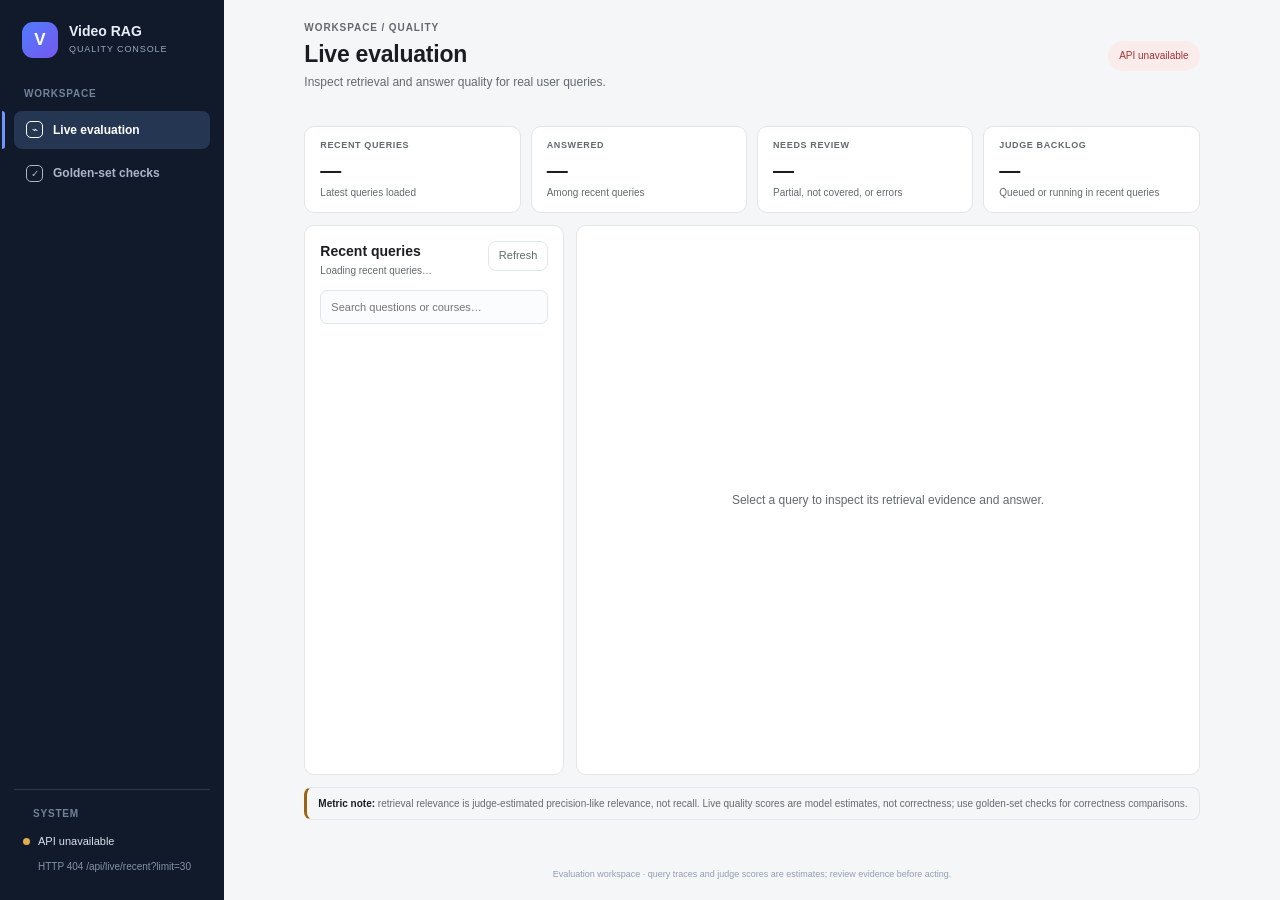
==== commit 063a319d: "Add production live evaluation dashboard Co-authored-by: Copilot <223556219+Copilot@users.noreply.gi" ====
--- a/frontend/eval.html
+++ b/frontend/eval.html
@@ -4,16 +4,29 @@
 <head>
   <meta charset="utf-8" />
   <meta name="viewport" content="width=device-width, initial-scale=1" />
-  <title>Video RAG - offline evaluation</title>
+  <title>Video RAG - live evaluation</title>
   <link rel="stylesheet" href="styles.css" />
   <style>
-    /* Eval-only layout, scoped under #eval-page. */
-    #eval-page { max-width: 1180px; margin: 0 auto; padding: 0 20px 48px;
+    /* Page-scoped styles for the live + offline evaluation views. */
+    .shell-main { padding-bottom: 48px; }
+    .topbar { display: grid; grid-template-columns: minmax(0, 1fr) auto auto;
+      gap: 20px; align-items: center; }
+    .topbar h1 { font-size: clamp(20px, 2.2vw, 26px); line-height: 1.2; }
+    #eval-connection { margin: 0; white-space: nowrap; }
+    #eval-page { max-width: 1180px; margin: 0 auto; padding: 0 0 24px;
       display: flex; flex-direction: column; gap: 16px; }
-    #eval-head { display: flex; align-items: center; gap: 10px; flex-wrap: wrap; }
-    #eval-head select, #eval-head input { font: inherit; padding: 7px 10px;
+    #page-live { display: flex; flex-direction: column; gap: 16px; }
+    #eval-head, #eval-offline-head { display: flex; align-items: center; gap: 10px; flex-wrap: wrap; }
+    #eval-head select, #eval-head input, #eval-offline-head select, #eval-offline-head input {
+      font: inherit; padding: 7px 10px;
       border-radius: 8px; border: 1px solid var(--line);
       background: var(--card); color: var(--ink); }
+    .tabbar { display: flex; gap: 6px; margin: 0; }
+    .tabbar button { font: inherit; font-weight: 700; padding: 7px 16px;
+      border-radius: 999px; border: 1px solid var(--line); cursor: pointer;
+      background: var(--card); color: var(--muted); }
+    .tabbar button.active { background: var(--accent); color: #fff;
+      border-color: var(--accent); }
     #eval-run-btn { font: inherit; font-weight: 700; padding: 8px 20px;
       border-radius: 999px; border: 1px solid var(--line);
       background: var(--accent); color: #fff; cursor: pointer; }
@@ -22,19 +35,71 @@
       border: 1px solid var(--line); background: var(--card); color: var(--ink);
       cursor: pointer; }
     #eval-live { font-size: 13px; color: var(--muted); }
-    .eval-tiles { display: grid; grid-template-columns: repeat(4, 1fr); gap: 14px; }
-    .eval-tiles .card { min-height: 150px; }
-    .eval-big { font-size: 34px; font-weight: 800; margin: 6px 0 2px;
-      font-variant-numeric: tabular-nums; }
-    .eval-delta { font-size: 13px; font-weight: 700; }
-    .eval-delta.up { color: var(--ok); } .eval-delta.down { color: var(--refuse); }
-    .eval-delta.flat { color: var(--muted); }
-    .eval-meter { height: 6px; border-radius: 4px; background: var(--line);
-      margin-top: 8px; position: relative; overflow: visible; }
-    .eval-meter > span { display: block; height: 100%; background: var(--accent);
-      border-radius: 4px; }
-    .eval-tick { position: absolute; top: -3px; bottom: -3px; width: 2px; background: var(--ink); }
-    .eval-target { font-size: 12px; color: var(--muted); margin-top: 4px; }
+
+    /* --- live feed ------------------------------------------------------- */
+    .live-intro { padding: 22px 24px; }
+    .live-toolbar { display: flex; align-items: center; justify-content: space-between;
+      gap: 16px; }
+    .live-toolbar-main, .live-toolbar-actions { display: flex; align-items: center; gap: 14px; }
+    .live-toolbar-actions { gap: 12px; }
+    .live-title { margin: 0 0 4px; font-size: 18px; }
+    .live-description { margin: 14px 0 0; max-width: 760px; }
+    .quality-note { margin-top: 16px; padding: 12px 14px; border: 1px solid var(--line);
+      border-left: 3px solid var(--warn); border-radius: 8px; background: var(--page);
+      color: var(--muted); font-size: 13px; }
+    .quality-note strong { color: var(--ink); }
+    #live-conn { display: flex; align-items: center; gap: 8px; font-size: 13px;
+      color: var(--muted); white-space: nowrap; }
+    #live-conn .livedot { width: 9px; height: 9px; border-radius: 50%;
+      background: var(--muted); display: inline-block; flex: none; }
+    #live-conn.is-live .livedot { background: var(--ok); }
+    #live-conn.is-poll .livedot { background: var(--warn); }
+    #live-conn.is-live .livedot, #live-conn.is-poll .livedot { box-shadow: 0 0 0 3px color-mix(in srgb, currentColor 12%, transparent); }
+    #live-count { margin: 0; }
+    #live-refresh { width: auto; height: auto; padding: 8px 13px; font: inherit;
+      font-size: 13px; line-height: 1.4; }
+    .live-card { border: 1px solid var(--line); border-radius: 10px;
+      padding: 16px 18px; background: var(--card);
+      box-shadow: 0 1px 2px rgb(16 24 40 / 4%); transition: border-color .15s, box-shadow .15s; }
+    .live-card:hover { border-color: color-mix(in srgb, var(--accent) 35%, var(--line));
+      box-shadow: 0 4px 14px rgb(16 24 40 / 6%); }
+    .live-head { display: grid; grid-template-columns: auto minmax(0, 1fr) auto;
+      gap: 14px; align-items: center; cursor: pointer; border-radius: 6px; }
+    .live-head:focus-visible { outline: 2px solid var(--accent); outline-offset: 4px; }
+    .live-when { color: var(--muted); font-size: 12px; white-space: nowrap; }
+    .live-q { min-width: 0; font-weight: 650; font-size: 15px; overflow-wrap: anywhere; }
+    .live-badges { display: flex; gap: 6px; align-items: center; justify-content: flex-end;
+      flex-wrap: wrap; min-width: 0; }
+    .live-detail { margin-top: 10px; border-top: 1px solid var(--line);
+      padding-top: 16px; display: flex; flex-direction: column; gap: 14px; }
+    .live-meta { font-size: 13px; color: var(--muted); overflow-wrap: anywhere; }
+    .live-answer { padding: 8px 10px; border-radius: 8px; background: var(--page);
+      white-space: pre-wrap; overflow-wrap: anywhere; user-select: text; }
+    .score-table-wrap { width: 100%; overflow-x: auto; border: 1px solid var(--line);
+      border-radius: 8px; }
+    .score-table { width: 100%; min-width: 700px; border-collapse: collapse; font-size: 13px; }
+    .score-table th, .score-table td { text-align: left; padding: 5px 7px;
+      border-bottom: 1px solid var(--line); font-variant-numeric: tabular-nums; }
+    .score-table th { color: var(--muted); font-weight: 600; }
+    .score-table tr.senttd { background: color-mix(in srgb, var(--accent) 7%, transparent); }
+    .sent-note { font-size: 12px; color: var(--muted); margin-top: 4px; }
+    .cite-line { display: flex; gap: 8px; align-items: center; flex-wrap: wrap;
+      margin-top: 6px; }
+    .excerpt { border: 1px solid var(--line); border-radius: 8px;
+      padding: 7px 9px; font-size: 13px; }
+    .excerpt .ex-head { color: var(--muted); font-size: 12px; margin-bottom: 3px; }
+    .excerpt p { margin: 0; user-select: text; }
+    .scoring-wait { font-size: 12px; color: var(--muted); }
+    .judge-line { font-size: 12px; color: var(--muted); overflow-wrap: anywhere; }
+    .judge-line strong { color: var(--ink); }
+    .metric-error { color: var(--refuse); }
+    .metric-na { color: var(--muted); font-style: italic; }
+    .claim-checks { margin: 6px 0 10px 18px; padding: 0 0 0 8px; color: var(--muted);
+      font-size: 12px; }
+    .claim-checks li { margin: 4px 0; }
+
+    /* --- offline check ---------------------------------------------------- */
+    .eval-tiles { display: grid; grid-template-columns: repeat(2, 1fr); gap: 14px; }
     .eval-table { width: 100%; border-collapse: collapse; font-size: 14px; }
     .eval-table th, .eval-table td { text-align: left; padding: 7px 8px;
       border-bottom: 1px solid var(--line); font-variant-numeric: tabular-nums; }
@@ -46,17 +111,19 @@
     .pill-ok { color: var(--ok); background: color-mix(in srgb, var(--ok) 12%, transparent); }
     .pill-bad { color: var(--refuse); background: color-mix(in srgb, var(--refuse) 12%, transparent); }
     .pill-none { color: var(--muted); border: 1px solid var(--line); }
-    .eval-cols { display: grid; grid-template-columns: 1fr 1fr; gap: 14px; }
+    .score-pill { color: var(--ink); background: var(--page); border: 1px solid var(--line);
+      white-space: nowrap; }
+    .score-pill.pill-bad { color: var(--refuse); }
+    .score-pill.pill-none { color: var(--muted); }
     .bar-row { display: grid; grid-template-columns: 170px 1fr 52px; gap: 10px;
       align-items: center; margin-top: 10px; font-size: 14px; }
-    .bar-track { height: 10px; border-radius: 5px; background: var(--line);
-      position: relative; }
+    .bar-track { height: 10px; border-radius: 5px; background: var(--line); }
     .bar-fill { height: 100%; border-radius: 5px; background: var(--accent); }
     .bar-val { text-align: right; font-variant-numeric: tabular-nums; }
     .qrow { width: 100%; text-align: left; font: inherit; background: none;
       border: none; border-bottom: 1px solid var(--line); padding: 10px 4px;
       cursor: pointer; display: grid;
-      grid-template-columns: 1fr 150px 60px 60px; gap: 8px; align-items: center; }
+      grid-template-columns: 1fr 150px 90px 60px; gap: 8px; align-items: center; }
     .qrow:hover { background: var(--page); }
     .cause-tag { font-size: 12px; padding: 2px 8px; border-radius: 12px;
       background: var(--page); border: 1px solid var(--line); }
@@ -68,78 +135,357 @@
       padding: 8px 10px; margin-top: 8px; font-size: 13px; }
     .eval-chunk.rel { border-color: var(--ok); }
     .eval-snippet { user-select: text; margin: 4px 0 0; }
-    .eval-skel { border-radius: 8px; background: var(--line); min-height: 60px;
-      margin-top: 10px; opacity: 0.5; }
-    @media (max-width: 1100px) { .eval-tiles { grid-template-columns: repeat(2, 1fr); } }
-    @media (max-width: 1023px) { .eval-cols { grid-template-columns: 1fr; } }
-    @media (max-width: 640px) { .eval-tiles { grid-template-columns: 1fr; } }
+    @media (max-width: 640px) { .live-head { grid-template-columns: 1fr; } }
+
+    .badge { display: inline-block; font-size: 11px; font-weight: 700;
+      padding: 2px 9px; border-radius: 20px; }
+    .badge-ok { color: var(--ok); background: color-mix(in srgb, var(--ok) 12%, transparent); }
+    .badge-warn { color: var(--warn); background: color-mix(in srgb, var(--warn) 12%, transparent); }
+    .badge-refuse { color: var(--refuse); background: color-mix(in srgb, var(--refuse) 12%, transparent); }
+    .badge-idle { color: var(--muted); border: 1px solid var(--line); }
+    .badge-scored { color: #fff; background: var(--muted); }
+
+    @media (max-width: 780px) {
+      .topbar { grid-template-columns: minmax(0, 1fr) auto; gap: 12px; padding-top: 18px; }
+      .topbar > div:first-child { grid-column: 1 / -1; }
+      #eval-connection { justify-self: end; }
+      .live-head { grid-template-columns: auto minmax(0, 1fr); gap: 8px 12px; }
+      .live-badges { grid-column: 1 / -1; justify-content: flex-start; }
+      .bar-row { grid-template-columns: minmax(90px, 150px) minmax(40px, 1fr) 48px; }
+      .qrow { grid-template-columns: minmax(0, 1fr) 120px 72px 48px; }
+    }
+    @media (max-width: 520px) {
+      .shell-main { padding-right: 14px; padding-left: 14px; }
+      .topbar { grid-template-columns: minmax(0, 1fr); gap: 12px; }
+      .topbar > div:first-child { grid-column: auto; }
+      .topbar h1 { font-size: 21px; }
+      .topbar .tabbar { width: 100%; }
+      .topbar .tabbar button { flex: 1; padding-right: 10px; padding-left: 10px; }
+      #eval-connection { justify-self: start; }
+      .live-intro { padding: 18px; }
+      .live-toolbar { align-items: flex-start; flex-direction: column; }
+      .live-toolbar-main { flex-wrap: wrap; gap: 8px 12px; }
+      .live-toolbar-actions { width: 100%; justify-content: space-between; }
+      .live-card { padding: 14px; }
+      .live-head { grid-template-columns: minmax(0, 1fr); }
+      .live-badges { grid-column: auto; }
+      .eval-tiles { grid-template-columns: 1fr; }
+      .bar-row { grid-template-columns: minmax(78px, 110px) minmax(30px, 1fr) 42px; gap: 7px; font-size: 12px; }
+      .qrow { grid-template-columns: minmax(0, 1fr) auto; }
+      .qrow > :nth-child(2), .qrow > :nth-child(3) { display: none; }
+      #eval-offline-head > * { max-width: 100%; }
+    }
+    /* Compact evaluation workspace */
+    body { overflow: hidden; }
+    .eval-shell { display: grid; grid-template-columns: 224px minmax(0, 1fr);
+      min-height: 100vh; height: 100vh; }
+    .eval-sidebar { display: flex; flex-direction: column; min-height: 0; padding: 22px 14px;
+      background: #111a2b; color: #e7ecf5; }
+    .eval-brand { display: flex; align-items: center; gap: 11px; padding: 0 8px 28px; }
+    .eval-brand-mark { display: grid; place-items: center; width: 36px; height: 36px;
+      flex: none; border-radius: 11px; color: #fff; background: linear-gradient(135deg,#4f7cff,#7658ed);
+      font-size: 17px; font-weight: 700; }
+    .eval-brand-name { font-size: 14px; font-weight: 700; line-height: 1.2; }
+    .eval-brand-sub { margin-top: 3px; color: #9aa8c0; font-size: 9px; letter-spacing: .1em; }
+    .eval-nav-label { margin: 0 10px 9px; color: #73829c; font-size: 10px; font-weight: 700;
+      letter-spacing: .08em; text-transform: uppercase; }
+    .eval-nav { display: flex; flex-direction: column; gap: 5px; }
+    .eval-nav button { position: relative; display: flex; align-items: center; gap: 10px;
+      width: 100%; padding: 10px 12px; border: 0; border-radius: 8px; text-align: left;
+      color: #aab5c8; background: transparent; font: inherit; font-size: 12px; font-weight: 550; }
+    .eval-nav button:hover { color: #fff; background: #1c2a41; }
+    .eval-nav button.active { color: #fff; background: #253653; }
+    .eval-nav button.active::before { position: absolute; inset: 0 auto 0 -12px; width: 3px;
+      border-radius: 0 3px 3px 0; background: #7194ff; content: ""; }
+    .eval-nav-icon { display: grid; place-items: center; width: 17px; height: 17px;
+      border: 1px solid currentColor; border-radius: 5px; font-size: 10px; }
+    .eval-sidebar-system { margin-top: auto; padding: 16px 9px 4px; border-top: 1px solid #28354b; }
+    .eval-system-row { display: flex; align-items: center; gap: 8px; margin: 12px 0 0;
+      color: #d8e0ec; font-size: 11px; }
+    .eval-system-dot { width: 7px; height: 7px; border-radius: 50%; background: #748198; }
+    .eval-system-dot.ok { background: #42c99a; }
+    .eval-system-dot.warn { background: #e4ac4f; }
+    .eval-sidebar-note { margin: 8px 0 0 15px; color: #8492a9; font-size: 10px; }
+    .eval-main { display: flex; flex-direction: column; min-width: 0; min-height: 0;
+      padding: 20px 28px 18px; overflow: hidden; }
+    .eval-main .topbar { flex: none; max-width: none; width: 100%; margin: 0 auto 16px;
+      padding: 0; display: flex; justify-content: space-between; gap: 18px; }
+    .eval-title-wrap { min-width: 0; }
+    .eval-eyebrow { margin: 0 0 5px; color: var(--muted); font-size: 10px;
+      font-weight: 700; letter-spacing: .09em; text-transform: uppercase; }
+    .eval-main .topbar h1 { margin: 0; font-size: 23px; }
+    .eval-subtitle { margin: 5px 0 0; color: var(--muted); font-size: 12px; }
+    .eval-header-actions { display: flex; align-items: center; gap: 10px; flex: none; }
+    #eval-connection { margin: 0; padding: 7px 11px; border-radius: 20px; font-size: 10px; }
+    #eval-page { display: flex; flex: 1; flex-direction: column; min-width: 0; min-height: 0;
+      width: 100%; max-width: none; margin: 0; padding: 0; overflow: hidden; }
+    #page-live { display: flex; flex: 1; flex-direction: column; min-width: 0; min-height: 0; gap: 12px; }
+    .summary-grid { display: grid; flex: none; grid-template-columns: repeat(4,minmax(0,1fr)); gap: 10px; }
+    .summary-card { min-width: 0; padding: 12px 15px; border: 1px solid var(--line);
+      border-radius: 10px; background: var(--card); }
+    .summary-label { color: var(--muted); font-size: 9px; font-weight: 700;
+      letter-spacing: .07em; text-transform: uppercase; }
+    .summary-value { margin-top: 5px; color: var(--ink); font-size: 21px; font-weight: 700;
+      line-height: 1.1; font-variant-numeric: tabular-nums; }
+    .summary-caption { margin-top: 4px; color: var(--muted); font-size: 10px;
+      overflow: hidden; text-overflow: ellipsis; white-space: nowrap; }
+    .live-workspace { display: grid; flex: 1; grid-template-columns: minmax(260px, .37fr) minmax(0,1fr);
+      gap: 12px; min-width: 0; min-height: 0; }
+    .recent-panel, .selected-panel { display: flex; flex-direction: column; min-width: 0; min-height: 0;
+      margin: 0; padding: 15px; overflow: hidden; }
+    .recent-panel-head { display: flex; align-items: flex-start; justify-content: space-between; gap: 8px; }
+    .recent-panel h2, .selected-panel h2 { margin: 0; font-size: 14px; }
+    .recent-panel-sub { margin: 3px 0 0; color: var(--muted); font-size: 10px; }
+    #live-refresh { flex: none; width: auto; height: auto; padding: 6px 10px; font-size: 11px; }
+    #live-search { width: 100%; min-height: 34px; margin: 12px 0 8px; padding: 7px 10px;
+      border: 1px solid var(--line); border-radius: 7px; color: var(--ink); background: #fbfcfe;
+      font: inherit; font-size: 11px; }
+    #live-feed { display: flex; flex: 1; flex-direction: column; gap: 3px; min-height: 0;
+      margin: 0; overflow: auto; }
+    .query-item { display: flex; flex-direction: column; align-items: stretch; gap: 6px;
+      width: 100%; padding: 10px 10px; border: 1px solid transparent; border-radius: 8px;
+      color: var(--ink); background: transparent; text-align: left; cursor: pointer; }
+    .query-item:hover { background: #f7f8fb; }
+    .query-item[aria-pressed="true"] { border-color: #cbd8ff; background: #eef3ff; }
+    .query-item-title { overflow: hidden; font-size: 11px; font-weight: 650; text-overflow: ellipsis;
+      white-space: nowrap; }
+    .query-item-sub { display: flex; align-items: center; justify-content: space-between; gap: 8px;
+      min-width: 0; color: var(--muted); font-size: 9px; }
+    .query-item-course { overflow: hidden; text-overflow: ellipsis; white-space: nowrap; }
+    .query-item-meta { display: flex; align-items: center; flex-wrap: wrap; gap: 4px; }
+    .query-item .badge { padding: 2px 6px; font-size: 8px; }
+    .query-item .score-pill { padding: 2px 5px; font-size: 8px; }
+    .selected-panel { padding: 17px 19px; }
+    #selected-query-detail { display: flex; flex: 1; flex-direction: column; gap: 12px;
+      min-height: 0; overflow: auto; }
+    .selected-placeholder { display: grid; flex: 1; place-items: center; min-height: 180px;
+      color: var(--muted); text-align: center; font-size: 12px; }
+    .detail-heading { display: flex; align-items: flex-start; justify-content: space-between; gap: 14px; }
+    .detail-heading h2 { font-size: 17px; overflow-wrap: anywhere; }
+    .detail-heading-sub { margin: 5px 0 0; color: var(--muted); font-size: 10px; }
+    .detail-status { flex: none; }
+    .detail-meta { color: var(--muted); font-size: 10px; overflow-wrap: anywhere; }
+    .detail-metrics { display: grid; grid-template-columns: repeat(3,minmax(0,1fr)); gap: 8px; }
+    .detail-metric { min-width: 0; padding: 10px 11px; border: 1px solid var(--line);
+      border-radius: 8px; background: #fbfcfe; }
+    .detail-metric-label { color: var(--muted); font-size: 9px; font-weight: 650;
+      letter-spacing: .04em; text-transform: uppercase; }
+    .detail-metric-value { margin-top: 5px; font-size: 19px; font-weight: 700;
+      font-variant-numeric: tabular-nums; }
+    .detail-metric-note { margin-top: 3px; color: var(--muted); font-size: 9px;
+      overflow-wrap: anywhere; }
+    .section-heading { display: flex; align-items: baseline; justify-content: space-between; gap: 10px;
+      margin: 2px 0 0; }
+    .section-heading h3 { margin: 0; font-size: 12px; }
+    .section-heading span { color: var(--muted); font-size: 9px; text-align: right; }
+    .score-table { min-width: 620px; font-size: 10px; }
+    .score-table th, .score-table td { padding: 5px 7px; }
+    .excerpt { font-size: 10px; }
+    .live-answer { font-size: 11px; }
+    .quality-note { flex: none; margin: 0; padding: 8px 11px; font-size: 10px; }
+    .live-description { display: none; }
+    #live-empty { margin: 10px; padding: 12px; }
+    .offline-toolbar { flex: none; }
+    #page-offline { flex: 1; min-height: 0; overflow: auto; }
+    .eval-footer { flex: none; padding-top: 8px; color: #929db0; font-size: 9px; }
+    @media (max-width: 1050px) {
+      .eval-shell { grid-template-columns: 68px minmax(0,1fr); }
+      .eval-sidebar { align-items: center; padding: 18px 8px; }
+      .eval-brand { padding: 0 0 26px; }
+      .eval-brand-copy, .eval-nav-label, .eval-nav-text, .eval-sidebar-system { display: none; }
+      .eval-nav { width: 100%; align-items: center; }
+      .eval-nav button { justify-content: center; width: 44px; height: 44px; padding: 0; }
+      .eval-nav button.active::before { left: -8px; }
+      .eval-main { padding-right: 18px; padding-left: 18px; }
+      .live-workspace { grid-template-columns: minmax(230px,.4fr) minmax(0,1fr); }
+    }
+    @media (max-width: 760px) {
+      body { overflow: auto; }
+      .eval-shell { display: block; height: auto; min-height: 100vh; }
+      .eval-sidebar { display: flex; flex-direction: row; align-items: center; min-height: 0;
+        padding: 8px 12px; }
+      .eval-brand, .eval-sidebar-system, .eval-nav-label { display: none; }
+      .eval-nav { flex-direction: row; gap: 8px; width: 100%; }
+      .eval-nav button { justify-content: center; width: auto; height: auto; min-height: 40px;
+        flex: 1; padding: 8px 10px; font-size: 11px; }
+      .eval-nav button.active::before { display: none; }
+      .eval-nav-text { display: inline; }
+      .eval-main { min-height: 100vh; padding: 15px 14px; overflow: visible; }
+      .eval-main .topbar { align-items: flex-start; margin-bottom: 12px; }
+      .eval-main .topbar h1 { font-size: 19px; }
+      .eval-subtitle { max-width: 280px; font-size: 10px; }
+      #eval-page { flex: none; overflow: visible; }
+      #page-live { flex: none; }
+      .summary-grid { grid-template-columns: repeat(2,minmax(0,1fr)); gap: 7px; }
+      .summary-card { padding: 10px; }
+      .summary-value { font-size: 18px; }
+      .live-workspace { display: flex; flex-direction: column; min-height: auto; }
+      .recent-panel { min-height: 180px; max-height: 280px; }
+      #live-feed { flex: 1; }
+      .selected-panel { min-height: 420px; overflow: visible; }
+      #selected-query-detail { overflow: visible; }
+      .quality-note { margin-top: 1px; }
+      .eval-footer { padding-bottom: 4px; }
+    }
+    @media (max-width: 480px) {
+      .eval-header-actions { gap: 0; }
+      #eval-connection { padding: 6px 8px; font-size: 9px; }
+      .detail-metrics { grid-template-columns: 1fr; }
+      .detail-metric { display: grid; grid-template-columns: minmax(0,1fr) auto;
+        align-items: center; gap: 3px 8px; }
+      .detail-metric-value { grid-column: 2; grid-row: 1 / span 2; }
+      .detail-metric-note { grid-column: 1; margin: 0; }
+      .detail-heading { flex-direction: column; }
+      .selected-panel { padding: 13px; }
+    }
   </style>
 </head>
 
 <body>
-  <div class="shell-main">
+  <div class="eval-shell">
+    <aside class="eval-sidebar" aria-label="Evaluation navigation">
+      <div class="eval-brand">
+        <span class="eval-brand-mark" aria-hidden="true">V</span>
+        <div class="eval-brand-copy">
+          <div class="eval-brand-name">Video RAG</div>
+          <div class="eval-brand-sub">QUALITY CONSOLE</div>
+        </div>
+      </div>
+      <div class="eval-nav-label">Workspace</div>
+      <nav class="eval-nav">
+        <button id="tab-live" type="button" class="active" aria-current="page"
+          aria-label="Live evaluation" title="Live evaluation">
+          <span class="eval-nav-icon" aria-hidden="true">⌁</span>
+          <span class="eval-nav-text">Live evaluation</span>
+        </button>
+        <button id="tab-offline" type="button" aria-label="Golden-set checks" title="Golden-set checks">
+          <span class="eval-nav-icon" aria-hidden="true">✓</span>
+          <span class="eval-nav-text">Golden-set checks</span>
+        </button>
+      </nav>
+      <div class="eval-sidebar-system">
+        <div class="eval-nav-label">System</div>
+        <div class="eval-system-row">
+          <span id="eval-sidebar-dot" class="eval-system-dot"></span>
+          <span id="eval-sidebar-status">Connecting…</span>
+        </div>
+        <div id="eval-sidebar-queue" class="eval-sidebar-note">Judge queue status unavailable</div>
+      </div>
+    </aside>
+    <main class="eval-main">
     <header class="topbar">
-      <div><h1>Video RAG · Offline evaluation</h1></div>
-      <p id="eval-connection" class="status">Connecting…</p>
+      <div class="eval-title-wrap">
+        <p class="eval-eyebrow">Workspace / Quality</p>
+        <h1 id="eval-page-title">Live evaluation</h1>
+        <p id="eval-page-subtitle" class="eval-subtitle">Inspect retrieval and answer quality for real user queries.</p>
+      </div>
+      <div class="eval-header-actions">
+        <p id="eval-connection" class="status">Connecting…</p>
+      </div>
     </header>
 
     <div id="eval-page">
-      <section class="card">
-        <div id="eval-head">
-          <span class="hint" id="eval-run-label">No runs yet</span>
-          <label class="hint" for="eval-run-sel">Run</label>
-          <select id="eval-run-sel"></select>
-          <label class="hint" for="eval-cmp-sel">Compare with</label>
-          <select id="eval-cmp-sel"></select>
-          <a id="eval-csv" class="hint" href="#">Export CSV</a>
-          <button id="eval-run-btn" type="button">Run eval</button>
-          <button id="eval-cancel-btn" type="button" hidden>Cancel run</button>
-          <span id="eval-live" class="hint"></span>
+      <!-- ================= LIVE TAB ================= -->
+      <section id="page-live">
+        <div class="summary-grid" aria-label="Recent query summary">
+          <section class="summary-card">
+            <div class="summary-label">Recent queries</div>
+            <div id="summary-recent" class="summary-value">—</div>
+            <div class="summary-caption">Latest queries loaded</div>
+          </section>
+          <section class="summary-card">
+            <div class="summary-label">Answered</div>
+            <div id="summary-answered" class="summary-value">—</div>
+            <div class="summary-caption">Among recent queries</div>
+          </section>
+          <section class="summary-card">
+            <div class="summary-label">Needs review</div>
+            <div id="summary-review" class="summary-value">—</div>
+            <div class="summary-caption">Partial, not covered, or errors</div>
+          </section>
+          <section class="summary-card">
+            <div class="summary-label">Judge backlog</div>
+            <div id="summary-queue" class="summary-value">—</div>
+            <div class="summary-caption">Queued or running in recent queries</div>
+          </section>
         </div>
-        <div id="eval-config-chips" class="hint" style="margin-top:8px"></div>
-        <div id="eval-status-strip" class="hint" style="margin-top:8px" hidden></div>
+
+        <section class="live-workspace">
+          <section class="card recent-panel" aria-label="Recent queries">
+            <div class="recent-panel-head">
+              <div>
+                <h2>Recent queries</h2>
+                <p id="live-count" class="recent-panel-sub">Loading recent queries…</p>
+              </div>
+              <button id="live-refresh" type="button" class="icon-button text-button">Refresh</button>
+            </div>
+            <input id="live-search" type="search" placeholder="Search questions or courses…" autocomplete="off" />
+            <section id="live-empty" class="card" hidden>
+              <h2>No matching queries</h2>
+              <p class="hint">Try another search or ask a question on the <a href="/">main page</a>.</p>
+            </section>
+            <div id="live-feed" aria-label="Query list"></div>
+          </section>
+          <section class="card selected-panel" aria-label="Selected query details">
+            <div id="selected-query-detail">
+              <div class="selected-placeholder">Select a query to inspect its retrieval evidence and answer.</div>
+            </div>
+          </section>
+        </section>
+        <div class="quality-note">
+          <strong>Metric note:</strong> retrieval relevance is judge-estimated precision-like relevance, not recall.
+          Live quality scores are model estimates, not correctness; use golden-set checks for correctness comparisons.
+        </div>
       </section>
 
-      <section id="eval-empty" class="card" hidden>
-        <h2>No runs yet</h2>
-        <p class="hint">Run your first evaluation to populate this page. Either press
-        <b>Run eval</b> above, or from a terminal:</p>
-        <p><code id="eval-cli-hint">PYTHONPATH=backend\src .\.venv\Scripts\python.exe -m video_rag.cli eval-run --dataset backend\eval\golden_set.jsonl --label first</code></p>
+      <!-- ================= OFFLINE CHECK TAB ================= -->
+      <section id="page-offline" hidden>
+        <section class="card">
+          <div id="eval-offline-head">
+            <span class="hint" id="eval-run-label">No runs yet</span>
+            <label class="hint" for="eval-run-sel">Run</label>
+            <select id="eval-run-sel"></select>
+            <label class="hint" for="eval-cmp-sel">Compare with</label>
+            <select id="eval-cmp-sel"></select>
+            <a id="eval-csv" class="hint" href="#">Export CSV</a>
+            <button id="eval-run-btn" type="button">Run eval</button>
+            <button id="eval-cancel-btn" type="button" hidden>Cancel run</button>
+            <button id="offline-refresh" type="button">Refresh</button>
+          </div>
+          <div id="eval-config-chips" class="hint" style="margin-top:8px"></div>
+          <div id="eval-status-strip" class="hint" style="margin-top:8px" hidden></div>
+        </section>
+
+        <section id="eval-empty" class="card" hidden>
+          <h2>No runs yet</h2>
+          <p class="hint">Run your first golden-set evaluation to populate this tab. Either press
+          <b>Run eval</b> above, or from a terminal:</p>
+          <p><code id="eval-cli-hint">PYTHONPATH=backend\src .\.venv\Scripts\python.exe -m video_rag.cli eval-run --dataset backend\eval\golden_set.jsonl --label first</code></p>
+          <p class="hint">Judge metrics (incl. correctness) also need <b>VIDEO_RAG_JUDGE_MODEL</b> and the
+          classifier thresholds in <b>backend/eval/eval.yaml</b> — still unset, by design.</p>
+        </section>
+
+        <section class="card">
+          <h2>All metrics</h2>
+          <p class="hint">Current run against the comparison run and your targets.</p>
+          <div id="eval-metrics-table"></div>
+        </section>
+
+        <div class="eval-tiles">
+          <section class="card">
+            <h2>Lowest-scoring questions</h2>
+            <p class="hint">Open a row for the query, retrieved chunks and the answer.</p>
+            <div id="eval-lowest"></div>
+          </section>
+          <section class="card">
+            <h2>Failures by likely cause</h2>
+            <div id="eval-failures"></div>
+          </section>
+        </div>
       </section>
-
-      <section id="eval-tiles" class="eval-tiles"></section>
-
-      <section class="card">
-        <h2>All metrics</h2>
-        <p class="hint">Current run against the comparison run and your targets.</p>
-        <div id="eval-metrics-table"></div>
-      </section>
-
-      <div class="eval-cols">
-        <section class="card">
-          <h2>Answer correctness by question type</h2>
-          <div id="eval-by-type"></div>
-        </section>
-        <section class="card">
-          <h2>Failures by likely cause</h2>
-          <div id="eval-failures"></div>
-        </section>
-      </div>
-
-      <div class="eval-cols">
-        <section class="card">
-          <h2>Trend across runs</h2>
-          <div id="eval-trend"></div>
-          <button id="eval-trend-toggle" type="button" class="hint">View as table</button>
-          <div id="eval-trend-table" hidden></div>
-        </section>
-        <section class="card">
-          <h2>Lowest-scoring questions</h2>
-          <p class="hint">Open a row for the query, retrieved chunks with timestamps, and the answer.</p>
-          <div id="eval-lowest"></div>
-        </section>
-      </div>
     </div>
+    <footer class="eval-footer">Evaluation workspace · query traces and judge scores are estimates; review evidence before acting.</footer>
+    </main>
   </div>
 
   <aside id="eval-drawer" hidden aria-label="Question trace">
@@ -149,20 +495,26 @@
 
   <script src="eval-lib.js"></script>
   <script>
-    // Dashboard: REST + SSE (fetch stream, 3s polling fallback). textContent only.
+    // Live dashboard: per-query traces over /api/live/* (fetch SSE + 3s polling
+    // fallback) and the offline golden-set correctness panel over /api/runs*.
+    // textContent only — external titles and excerpts never become markup.
     (function () {
       "use strict";
       var API_BASE = window.location.protocol === "file:" ? "http://127.0.0.1:8000" : "";
       var API_KEY = "";
       try { API_KEY = (window.sessionStorage.getItem("video-rag.api-key") || "").trim(); }
       catch (e) { API_KEY = ""; }
-      var BLUE = "var(--accent)", SERIES = ["#2f6fed", "#e8734a", "#3aa79b", "#e0b400",
-        "#c65df0", "#3f9e4d", "#8a63ff", "#d63a3a"];
-
-      var state = { runId: null, compareId: null, cfg: null, runs: [],
-        lastEventAt: 0, sseOk: false };
+
+      var state = {
+        queries: [],
+        selectedQueryId: null,
+        details: {},      // id -> detail object
+        queryFilter: "",
+        metrics: null,    // metrics registry from /api/config/dashboard
+        targets: null     // offline targets from the same config
+      };
       var $ = function (id) { return document.getElementById(id); };
-      function params() { return new URLSearchParams(window.location.search); }
+
       function headers(extra) {
         var h = extra || {};
         if (API_KEY) { h["X-API-Key"] = API_KEY; }
@@ -173,69 +525,568 @@
         if (!r.ok) { throw new Error("HTTP " + r.status + " " + path); }
         return r.json();
       }
-      function fmt(metric, value) {
-        return window.EvalLib.fmtMetric(state.cfg.metrics, metric, value);
-      }
-      function missTip() { return "Not computed or not applicable for this run."; }
-      function show(el, text, tip) {
-        el.textContent = text;
-        if (tip) { el.title = tip; }
-      }
-
-      // ---- header: runs, compare, config chips, status strip ----
-      async function loadRuns() {
-        var body = await get("/api/runs?limit=50");
-        state.runs = body.runs || [];
-        var q = params();
-        state.runId = q.get("run") || (state.runs[0] && state.runs[0].id) || null;
-        var done = state.runs.filter(function (r) { return r.status === "completed"; });
-        var prev = done.filter(function (r) { return r.id !== state.runId; })[0];
-        state.compareId = q.get("compare") || (prev && prev.id) || null;
-        fillSelect($("eval-run-sel"), state.runs, state.runId);
-        fillSelect($("eval-cmp-sel"), state.runs, state.compareId, true);
-        $("eval-csv").href = state.runId
-          ? API_BASE + "/api/runs/" + state.runId + "/export.csv" : "#";
-        var run = state.runs.filter(function (r) { return r.id === state.runId; })[0];
-        if (!run && state.runId) {
-          // Stale ?run= link, or a brand-new run whose row is not listed yet:
-          // fall back instead of crashing on run.label below.
-          state.runId = (state.runs[0] && state.runs[0].id) || null;
-          syncUrl(state.runId, state.compareId);
-          run = state.runs.filter(function (r) { return r.id === state.runId; })[0];
-        }
-        if (!state.runs.length) {
-          $("eval-empty").hidden = false;
-          $("eval-run-label").textContent = "No runs yet";
-          return null;
-        }
-        $("eval-empty").hidden = true;
-        var cfg = (run && run.config) || {};
-        $("eval-run-label").textContent =
-          "Run " + (run.label || run.id.slice(0, 8)) + " · " +
-          (run.n_total || "?") + " questions";
-        $("eval-config-chips").textContent =
-          "Top-k: " + cfg.rerank_top_k + " · Reranker: on · Judge: " +
-          (cfg.judge_model || "off") + (cfg.judge_warning ? " (" + cfg.judge_warning + ")" : "");
-        var strip = $("eval-status-strip");
-        var st = run.display_status || run.status;
-        if (st === "completed") { strip.hidden = true; }
-        else {
-          strip.hidden = false;
-          strip.textContent = "Status: " + st + " · answered " +
-            (run.n_answered || 0) + "/" + (run.n_total || "?") + ", scored " +
-            (run.n_scored || 0) + "/" + (run.n_total || "?") +
-            ". Numbers are partial until the run completes." +
-            (run.error ? " Error: " + run.error : "");
-        }
-        var active = state.runs.some(function (r) {
-          return r.status === "running" || r.status === "queued";
-        });
-        $("eval-run-btn").disabled = active;
-        $("eval-run-btn").title = active ? "A run is already active" : "";
-        var sel = state.runs.filter(function (r) { return r.id === state.runId; })[0];
-        var cancellable = !!sel && (sel.status === "running" || sel.status === "queued");
-        $("eval-cancel-btn").hidden = !cancellable;
-        return run;
+      function fmtNum(v, dp) {
+        if (v === null || v === undefined || isNaN(v)) { return "—"; }
+        return Number(v).toFixed(dp === undefined ? 2 : dp);
+      }
+      function mfmt(name, v) {
+        if (!state.metrics) { return fmtNum(v, 2); }
+        return window.EvalLib.fmtMetric(state.metrics, name, v) || "—";
+      }
+      function badge(txt, cls) {
+        var s = document.createElement("span");
+        s.textContent = txt;
+        s.className = "badge " + cls;
+        return s;
+      }
+      var STATUS_BADGE = {
+        answered: ["answered", "badge-ok"], partial: ["partial", "badge-warn"],
+        not_covered: ["not covered", "badge-refuse"], error: ["error", "badge-refuse"],
+        running: ["running…", "badge-idle"]
+      };
+      function relTime(iso) {
+        var t = Date.parse(iso);
+        if (isNaN(t)) { return ""; }
+        var s = Math.max(0, Math.round((Date.now() - t) / 1000));
+        if (s < 60) { return "just now"; }
+        if (s < 3600) { return Math.floor(s / 60) + "m ago"; }
+        return Math.floor(s / 3600) + "h ago";
+      }
+      function scorePill(id, m) {
+        var v = m.value;
+        var s = document.createElement("span");
+        s.className = "pill score-pill";
+        if (m.status === "error") {
+          s.classList.add("pill-bad");
+          s.textContent = LIVE_SHORT_LABELS[id] + " !";
+          s.title = "Judge metric failed: " + (m.error || "unknown error");
+        } else if (m.status === "not_applicable") {
+          s.classList.add("pill-none");
+          s.textContent = LIVE_SHORT_LABELS[id] + " N/A";
+          s.title = "Not applicable to this query.";
+        } else if (v === null || v === undefined) {
+          s.classList.add("pill-none");
+          s.textContent = LIVE_SHORT_LABELS[id] + " —";
+          s.title = "Not computed (judge failed or not applicable).";
+        } else {
+          s.textContent = LIVE_SHORT_LABELS[id] + " " + mfmt(id, v);
+          s.title = LIVE_LABELS[id] + "; automated estimate, not a correctness label.";
+        }
+        return s;
+      }
+      var LIVE_METRICS = ["faithfulness", "answer_relevancy", "retrieval_relevance"];
+      var LIVE_LABELS = {
+        faithfulness: "Faithfulness estimate",
+        answer_relevancy: "Answer relevancy estimate",
+        retrieval_relevance: "Retrieved relevance (precision-like)"
+      };
+      var LIVE_SHORT_LABELS = {
+        faithfulness: "Faith",
+        answer_relevancy: "Answer",
+        retrieval_relevance: "Retrieved"
+      };
+
+      // =================== LIVE TAB ===================
+      async function refreshLive() {
+        var queries;
+        try {
+          queries = (await get("/api/live/recent?limit=30")).queries || [];
+        } catch (e) {
+          setConn("is-poll", "API unavailable");
+          $("eval-sidebar-dot").className = "eval-system-dot warn";
+          $("eval-sidebar-status").textContent = "API unavailable";
+          $("eval-sidebar-queue").textContent = e.message;
+          return;
+        }
+        state.queries = queries;
+        if (!queries.some(function (q) { return q.id === state.selectedQueryId; })) {
+          state.selectedQueryId = queries.length ? queries[0].id : null;
+        }
+        renderLiveSummary();
+        renderQueryList();
+        if (state.selectedQueryId !== null) {
+          loadDetail(state.selectedQueryId);
+        } else {
+          var empty = document.createElement("div");
+          empty.className = "selected-placeholder";
+          empty.textContent = "No queries yet. Ask a question in the app to see its retrieval evidence and answer here.";
+          $("selected-query-detail").replaceChildren(empty);
+        }
+      }
+      function removeChildren(node) { while (node.firstChild) { node.removeChild(node.firstChild); } }
+
+      function renderLiveSummary() {
+        var queries = state.queries;
+        var answered = queries.filter(function (q) { return q.status === "answered"; }).length;
+        var review = queries.filter(function (q) {
+          return ["partial", "not_covered", "error"].indexOf(q.status) !== -1;
+        }).length;
+        var queued = queries.filter(function (q) {
+          return ["pending", "queued", "running"].indexOf(q.scoring_status) !== -1;
+        }).length;
+        $("summary-recent").textContent = String(queries.length);
+        $("summary-answered").textContent = String(answered);
+        $("summary-review").textContent = String(review);
+        $("summary-queue").textContent = String(queued);
+        $("live-count").textContent = queries.length
+          ? queries.length + " of latest " + (queries.length === 30 ? "30" : queries.length)
+          : "No queries captured yet";
+        $("eval-sidebar-queue").textContent = queued + " scoring in recent queries";
+      }
+
+      function renderQueryList() {
+        var holder = $("live-feed");
+        removeChildren(holder);
+        var needle = state.queryFilter.trim().toLowerCase();
+        var queries = state.queries.filter(function (q) {
+          return !needle || (q.question + " " + (q.course_id || "")).toLowerCase().indexOf(needle) !== -1;
+        });
+        $("live-empty").hidden = queries.length !== 0;
+        if (!queries.length) {
+          $("live-empty").querySelector("h2").textContent =
+            state.queries.length ? "No matching queries" : "No queries yet";
+          $("live-empty").querySelector("p").textContent = state.queries.length
+            ? "Try a different search."
+            : "Ask a question in the app and its trace will appear here.";
+        }
+        $("live-search").setAttribute("aria-label", "Search recent questions or courses");
+        queries.forEach(function (q) { holder.appendChild(liveCard(q)); });
+      }
+
+      function liveCard(q) {
+        var card = document.createElement("button");
+        card.type = "button";
+        card.className = "query-item";
+        card.setAttribute("aria-pressed", String(q.id === state.selectedQueryId));
+        card.setAttribute("aria-label", "Inspect query: " + q.question);
+        var qq = document.createElement("span");
+        qq.className = "query-item-title";
+        qq.textContent = q.question;
+        var sub = document.createElement("span");
+        sub.className = "query-item-sub";
+        var course = document.createElement("span");
+        course.className = "query-item-course";
+        course.textContent = String(q.course_id || "Course unavailable").replace(/^video:/, "");
+        var when = document.createElement("span");
+        when.textContent = relTime(q.created_at);
+        when.title = q.created_at;
+        sub.appendChild(course);
+        sub.appendChild(when);
+        var meta = document.createElement("div");
+        meta.className = "query-item-meta";
+        var b = STATUS_BADGE[(q.status || "running")] || STATUS_BADGE.running;
+        meta.appendChild(badge(b[1] === "running" ? "running…" : (STATUS_BADGE[q.status] || [q.status])[0], b[1]));
+        if (q.scoring_status === "queued") { meta.appendChild(badge("judge queued", "badge-scored")); }
+        else if (q.scoring_status === "running" || q.scoring_status === "pending") {
+          meta.appendChild(badge("scoring…", "badge-scored"));
+        } else if (q.scoring_status === "partial") {
+          meta.appendChild(badge("partial scores", "badge-warn"));
+        } else if (q.scoring_status === "error") {
+          meta.appendChild(badge("scoring failed", "badge-refuse"));
+        } else if (q.scoring_status === "overloaded") {
+          meta.appendChild(badge("scores skipped: busy", "badge-warn"));
+        }
+        LIVE_METRICS.forEach(function (m) {
+          if (q.scores && q.scores[m]) { meta.appendChild(scorePill(m, q.scores[m])); }
+        });
+        card.appendChild(qq);
+        card.appendChild(sub);
+        card.appendChild(meta);
+        card.addEventListener("click", function () {
+          state.selectedQueryId = q.id;
+          renderQueryList();
+          loadDetail(q.id);
+        });
+        return card;
+      }
+
+      async function loadDetail(qid) {
+        if (state.details[qid]) { renderDetail(qid); }
+        var d;
+        try {
+          d = await get("/api/live/query/" + qid);
+        } catch (e) {
+          if (state.selectedQueryId === qid) {
+            $("selected-query-detail").textContent = "Unable to load query details: " + e.message;
+          }
+          return;
+        }
+        state.details[qid] = d;
+        renderDetail(qid);
+      }
+
+      function renderDetail(qid) {
+        if (state.selectedQueryId !== qid) { return; }
+        var body = $("selected-query-detail");
+        var d = state.details[qid];
+        if (!d) { return; }
+        removeChildren(body);
+
+        var heading = document.createElement("div");
+        heading.className = "detail-heading";
+        var titleBlock = document.createElement("div");
+        var eyebrow = document.createElement("div");
+        eyebrow.className = "eval-eyebrow";
+        eyebrow.textContent = "Query detail";
+        var title = document.createElement("h2");
+        title.textContent = d.question || "Untitled query";
+        var subline = document.createElement("p");
+        subline.className = "detail-heading-sub";
+        var selectedQuery = state.queries.filter(function (q) { return q.id === qid; })[0];
+        subline.textContent = (d.course_id || "Course unavailable").replace(/^video:/, "") +
+          " · " + (selectedQuery ? relTime(selectedQuery.created_at) : "");
+        titleBlock.appendChild(eyebrow);
+        titleBlock.appendChild(title);
+        titleBlock.appendChild(subline);
+        var status = STATUS_BADGE[d.status] || ["running…", "badge-idle"];
+        var statusBadge = badge(status[0], status[1]);
+        statusBadge.classList.add("detail-status");
+        heading.appendChild(titleBlock);
+        heading.appendChild(statusBadge);
+        body.appendChild(heading);
+
+        var meta = document.createElement("div");
+        meta.className = "detail-meta";
+        var parts = [];
+        if (d.effective_question && d.effective_question !== d.question) {
+          parts.push("Searched as: " + d.effective_question);
+        }
+        if (d.gate) {
+          parts.push("gate " + d.gate + (d.verify_verdict ? " → " + d.verify_verdict : ""));
+        }
+        if (d.lang && d.lang !== "english") { parts.push("reply in " + d.lang); }
+        if (d.course_id) { parts.push(String(d.course_id).replace(/^video:/, "video ")); }
+        var t = d.timings_ms || {};
+        if (t.total_ms !== undefined) {
+          parts.push("retrieve " + fmtNum((t.retrieve_ms || 0) / 1000, 1) + "s, answer " +
+            fmtNum(((t.verify_ms || 0) + (t.generate_ms || 0)) / 1000, 1) + "s, total " +
+            fmtNum(t.total_ms / 1000, 1) + "s");
+        }
+        parts.push("top score " + fmtNum(d.top_score, 2));
+        meta.textContent = parts.join(" · ");
+        body.appendChild(meta);
+
+        var metricGrid = document.createElement("div");
+        metricGrid.className = "detail-metrics";
+        var metricInfo = [
+          ["retrieval_relevance", "Retrieved relevance", "Judge-estimated relevant share · precision-like, not recall"],
+          ["faithfulness", "Faithfulness estimate", "Claims supported by the excerpts sent to the model"],
+          ["answer_relevancy", "Answer relevancy", "How directly the answer addresses the question"]
+        ];
+        metricInfo.forEach(function (info) {
+          var metric = info[0], score = (d.scores || {})[metric];
+          var item = document.createElement("section");
+          item.className = "detail-metric";
+          var label = document.createElement("div");
+          label.className = "detail-metric-label";
+          label.textContent = info[1];
+          var value = document.createElement("div");
+          value.className = "detail-metric-value";
+          var note = document.createElement("div");
+          note.className = "detail-metric-note";
+          note.textContent = info[2];
+          if (score && score.status === "done" && score.value !== null) {
+            value.textContent = fmtNum(score.value, 2);
+            var source = [score.judge_model, score.prompt_version ? "prompt " + score.prompt_version : ""]
+              .filter(Boolean).join(" · ");
+            if (source) { note.textContent += " · " + source; }
+          } else if (score && score.status === "error") {
+            value.textContent = "Failed";
+            value.classList.add("metric-error");
+            note.textContent = score.error || "Judge returned an invalid result.";
+          } else if (score && score.status === "not_applicable") {
+            value.textContent = "N/A";
+            note.textContent = "Not applicable to this query.";
+          } else if (d.scoring_status === "pending" || d.scoring_status === "queued" ||
+                     d.scoring_status === "running") {
+            value.textContent = "…";
+            note.textContent = "Waiting for asynchronous judge scoring.";
+          } else {
+            value.textContent = "—";
+            note.textContent = "No metric result was recorded.";
+          }
+          item.appendChild(label);
+          item.appendChild(value);
+          item.appendChild(note);
+          metricGrid.appendChild(item);
+        });
+        body.appendChild(metricGrid);
+
+        var chunkHeading = document.createElement("div");
+        chunkHeading.className = "section-heading";
+        var chunkTitle = document.createElement("h3");
+        chunkTitle.textContent = "Retrieval evidence";
+        var chunks = d.chunks || [];
+        var nSent = chunks.filter(function (c) { return c.sent_to_llm; }).length;
+        var chunkSummary = document.createElement("span");
+        chunkSummary.textContent = chunks.length + " candidates · top " + nSent + " sent to the answer model";
+        chunkHeading.appendChild(chunkTitle);
+        chunkHeading.appendChild(chunkSummary);
+        body.appendChild(chunkHeading);
+
+        // --- chunks: before/after reranking ---
+        var tableWrap = document.createElement("div");
+        tableWrap.className = "score-table-wrap";
+        var tbl = document.createElement("table");
+        tbl.className = "score-table";
+        var head = document.createElement("tr");
+        ["#", "Chunk / timestamp", "Dense", "Keyword", "Rerank", "Rank", "Prompt", "Judge"].forEach(function (h) {
+          var th = document.createElement("th"); th.textContent = h; head.appendChild(th);
+        });
+        tbl.appendChild(head);
+        var showAll = Boolean(state.showAllChunks && state.showAllChunks[qid]);
+        var shownChunks = showAll ? chunks : chunks.slice(0, 10);
+        shownChunks.forEach(function (c) {
+          var tr = document.createElement("tr");
+          if (c.sent_to_llm) { tr.className = "senttd"; }
+          var chunkName = document.createElement("td");
+          chunkName.textContent = (c.title || c.video_id) + " @ " +
+            window.EvalLib.fmtTime(c.start_s || 0);
+          chunkName.title = (c.text || "").slice(0, 500);
+          var cells = [
+            String(c.idx),
+            fmtNum(c.dense_score, 3),
+            fmtNum(c.keyword_score, 3),
+            fmtNum(c.rerank_score, 3),
+            (c.union_rank || "—") + " → " + (c.idx || "—"),
+            c.sent_to_llm ? "Sent" : "—",
+            c.relevance === null || c.relevance === undefined
+              ? "Pending" : (c.relevance > 0 ? "Relevant" : "Not relevant")
+          ];
+          var indexCell = document.createElement("td");
+          indexCell.textContent = cells[0];
+          tr.appendChild(indexCell);
+          tr.appendChild(chunkName);
+          cells.slice(1).forEach(function (txt) {
+            var td = document.createElement("td");
+            td.textContent = txt;
+            tr.appendChild(td);
+          });
+          tbl.appendChild(tr);
+        });
+        tableWrap.appendChild(tbl);
+        body.appendChild(tableWrap);
+        if (chunks.length > 10) {
+          var more = document.createElement("button");
+          more.type = "button";
+          more.className = "text-button";
+          more.textContent = showAll ? "Show top 10 only" : "Show all " + chunks.length + " candidates";
+          more.addEventListener("click", function () {
+            if (!state.showAllChunks) { state.showAllChunks = {}; }
+            state.showAllChunks[qid] = !showAll;
+            renderDetail(qid);
+          });
+          body.appendChild(more);
+        }
+        var sentNote = document.createElement("div");
+        sentNote.className = "detail-meta";
+        sentNote.textContent = chunks.length
+          ? "Shaded rows were sent to the answer model. Score columns are distinct ranking signals; a dash means that retrieval source returned no score."
+          : "No chunks were retrieved for this query.";
+        body.appendChild(sentNote);
+
+        // --- the excerpts the LLM actually saw ---
+        var sentChunks = chunks.filter(function (c) { return c.sent_to_llm; });
+        if (sentChunks.length && d.answer) {
+          var context = document.createElement("details");
+          context.className = "excerpt";
+          var contextSummary = document.createElement("summary");
+          contextSummary.textContent = "Inspect the " + sentChunks.length + " excerpts sent to the answer model";
+          context.appendChild(contextSummary);
+          sentChunks.forEach(function (c) {
+            var e = document.createElement("p");
+            e.className = "eval-snippet";
+            e.textContent = (c.title || c.video_id) + " · " +
+              window.EvalLib.fmtTime(c.start_s || 0) + " — " + (c.text || "").slice(0, 600);
+            context.appendChild(e);
+          });
+          body.appendChild(context);
+        }
+
+        // --- generated answer and citations ---
+        var answerHeading = document.createElement("div");
+        answerHeading.className = "section-heading";
+        var answerTitle = document.createElement("h3");
+        answerTitle.textContent = "Generated answer";
+        var timing = document.createElement("span");
+        timing.textContent = t.generate_ms !== undefined
+          ? fmtNum(t.generate_ms / 1000, 1) + "s generation · " + sentChunks.length + " excerpts used"
+          : sentChunks.length + " excerpts used";
+        answerHeading.appendChild(answerTitle);
+        answerHeading.appendChild(timing);
+        body.appendChild(answerHeading);
+        if (d.answer) {
+          var ans = document.createElement("div");
+          ans.className = "live-answer";
+          ans.textContent = d.answer;
+          body.appendChild(ans);
+          var cites = document.createElement("div");
+          cites.className = "cite-line";
+          var sources = [d.primary_source].concat(d.also_mentioned || []);
+          sources.forEach(function (s) {
+            if (!s || !s.video_id) { return; }
+            var a = document.createElement("a");
+            a.href = s.url;
+            a.target = "_blank"; a.rel = "noopener noreferrer";
+            a.className = "hint";
+            a.textContent = (s.video_title || s.video_id) + " at " + (s.timestamp_label || "");
+            cites.appendChild(a);
+          });
+          if (d.message) {
+            var msg = document.createElement("span");
+            msg.className = "hint";
+            msg.textContent = d.message;
+            cites.appendChild(msg);
+          }
+          body.appendChild(cites);
+        } else {
+          var noAnswer = document.createElement("div");
+          noAnswer.className = "live-answer";
+          noAnswer.textContent = d.message || "No answer was generated for this query.";
+          body.appendChild(noAnswer);
+          if ((d.covers || []).length) {
+            var cov = document.createElement("div");
+            cov.className = "detail-meta";
+            cov.textContent = "Course covers: " + d.covers.slice(0, 4).join(" · ");
+            body.appendChild(cov);
+          }
+        }
+
+        // --- metric-level scoring status and judge rationale ---
+        var judgeHeading = document.createElement("div");
+        judgeHeading.className = "section-heading";
+        var judgeTitle = document.createElement("h3");
+        judgeTitle.textContent = "Judge diagnostics";
+        var scoringLabels = {
+          pending: "Waiting", queued: "Queued", running: "Running", partial: "Partial",
+          done: "Complete", error: "Failed", overloaded: "Skipped · queue full"
+        };
+        var judgeState = document.createElement("span");
+        judgeState.textContent = scoringLabels[d.scoring_status] || d.scoring_status || "Status unavailable";
+        judgeHeading.appendChild(judgeTitle);
+        judgeHeading.appendChild(judgeState);
+        body.appendChild(judgeHeading);
+        LIVE_METRICS.forEach(function (m) {
+          var row = document.createElement("p");
+          row.className = "judge-line";
+          var sc = (d.scores || {})[m];
+          var label = LIVE_LABELS[m] || m;
+          if (!sc) {
+            row.classList.add("metric-na");
+            row.textContent = label + ": " +
+              (d.scoring_status === "pending" || d.scoring_status === "queued" ||
+                d.scoring_status === "running" ? "waiting for judge" : "not recorded");
+          } else if (sc.status === "error") {
+            row.classList.add("metric-error");
+            row.textContent = label + ": failed — " + (sc.error || "no error detail");
+          } else if (sc.status === "not_applicable") {
+            row.classList.add("metric-na");
+            row.textContent = label + ": not applicable";
+          } else {
+            row.textContent = label + ": " + fmtNum(sc.value, 2) +
+              (sc.detail && sc.detail.reasoning ? " — " + sc.detail.reasoning :
+                sc.detail && sc.detail.claims ? " — " + sc.detail.claims.length + " claims graded" :
+                  sc.detail && sc.detail.relevant !== undefined
+                    ? " — " + sc.detail.relevant + " of " + sc.detail.of + " chunks relevant" : "");
+            if (sc.judge_model) {
+              row.appendChild(document.createTextNode(" · " + sc.judge_model));
+            }
+            if (sc.prompt_version) {
+              row.appendChild(document.createTextNode(" · prompt " + sc.prompt_version));
+            }
+          }
+          body.appendChild(row);
+          if (m === "faithfulness" && sc && sc.status === "done" &&
+              sc.detail && Array.isArray(sc.detail.claims) && sc.detail.claims.length) {
+            var claims = document.createElement("details");
+            var claimSummary = document.createElement("summary");
+            claimSummary.textContent = "Review " + sc.detail.claims.length + " claim checks";
+            claims.appendChild(claimSummary);
+            var claimList = document.createElement("ul");
+            claimList.className = "claim-checks";
+            sc.detail.claims.forEach(function (claim) {
+              var item = document.createElement("li");
+              item.textContent = (claim.supported ? "Supported · " : "Unsupported · ") +
+                (claim.text || "");
+              claimList.appendChild(item);
+            });
+            claims.appendChild(claimList);
+            body.appendChild(claims);
+          }
+        });
+        if (d.scoring_error && d.scoring_status !== "error" && d.scoring_status !== "overloaded") {
+          var partialError = document.createElement("p");
+          partialError.className = "judge-line metric-error";
+          partialError.textContent = "Scoring warning: " + d.scoring_error;
+          body.appendChild(partialError);
+        }
+
+      }
+
+      // --- live SSE + polling fallback ---
+      var sseDown = false, pollTimer = null, reconnectTimer = null, reconnectDelay = 1000;
+      function setConn(stateName, txt) {
+        var live = stateName === "is-live";
+        var connection = $("eval-connection");
+        connection.className = "status " + (live ? "status-ok" : "status-error");
+        connection.textContent = live ? "Live · connected" : txt;
+        $("eval-sidebar-dot").className = "eval-system-dot " + (live ? "ok" : "warn");
+        $("eval-sidebar-status").textContent = live ? "API operational" : txt;
+      }
+      async function subscribe() {
+        try {
+          var r = await fetch(API_BASE + "/api/live/events", { headers: headers() });
+          if (!r.ok || !r.body) { throw new Error("no stream"); }
+          var reader = r.body.getReader();
+          var dec = new TextDecoder();
+          var buf = "";
+          sseDown = false;
+          reconnectDelay = 1000;
+          if (pollTimer !== null) { window.clearTimeout(pollTimer); pollTimer = null; }
+          setConn("is-live", "Live");
+          for (;;) {
+            var chunk = await reader.read();
+            if (chunk.done) { throw new Error("closed"); }
+            buf += dec.decode(chunk.value, { stream: true });
+            var parts = buf.split("\n\n");
+            buf = parts.pop();
+            for (var i = 0; i < parts.length; i++) {
+              var lines = parts[i].split("\n").filter(function (l) { return l.indexOf("data:") === 0; });
+              if (!lines.length) { continue; }
+              try {
+                var evt = JSON.parse(lines.map(function (l) { return l.slice(5); }).join(""));
+                onLiveEvent(evt);
+              } catch (e) { /* ignore malformed */ }
+            }
+          }
+        } catch (e) {
+          sseDown = true;
+          setConn("is-poll", "Polling every 3s (stream unavailable)");
+          pollLiveLoop();
+          if (reconnectTimer !== null) { window.clearTimeout(reconnectTimer); }
+          reconnectTimer = window.setTimeout(subscribe, reconnectDelay);
+          reconnectDelay = Math.min(30000, reconnectDelay * 2);
+        }
+      }
+      function onLiveEvent(evt) {
+        if (!evt || !evt.query_id) { return; }
+        refreshLive();
+        refreshLive();
+      }
+      function pollLiveLoop() {
+        if (!sseDown) { return; }
+        refreshLive();
+        pollTimer = window.setTimeout(pollLiveLoop, 3000);
+      }
+
+      // =================== OFFLINE CHECK TAB ===================
+      var offState = { runId: null, compareId: null, runs: [] };
+      function params() { return new URLSearchParams(window.location.search); }
+      function syncUrl(runId, compareId) {
+        var q = new URLSearchParams(window.location.search);
+        if (runId) { q.set("run", runId); } else { q.delete("run"); }
+        if (compareId) { q.set("compare", compareId); } else { q.delete("compare"); }
+        window.history.replaceState(null, "", window.location.pathname + (q.toString() ? "?" + q.toString() : ""));
       }
       function fillSelect(sel, runs, current, allowNone) {
         while (sel.firstChild) { sel.removeChild(sel.firstChild); }
@@ -252,78 +1103,66 @@
         });
         sel.value = current || "";
       }
-
-      // ---- tiles + metrics table ----
-      function pill(metric, value) {
-        var st = window.EvalLib.pillState(
-          state.cfg.metrics, state.cfg.targets, metric, value);
-        var span = document.createElement("span");
-        span.className = "pill " + st.cls;
-        span.textContent = st.text;
-        if (st.cls === "pill-none") { span.title = missTip(); }
-        return span;
-      }
+      async function loadRuns() {
+        var q = params();
+        offState.runs = (await get("/api/runs?limit=50")).runs || [];
+        offState.runId = q.get("run") || (offState.runs[0] && offState.runs[0].id) || null;
+        var done = offState.runs.filter(function (r) { return r.status === "completed"; });
+        var prev = done.filter(function (r) { return r.id !== offState.runId; })[0];
+        offState.compareId = q.get("compare") || (prev && prev.id) || null;
+        fillSelect($("eval-run-sel"), offState.runs, offState.runId);
+        fillSelect($("eval-cmp-sel"), offState.runs, offState.compareId, true);
+        $("eval-csv").href = offState.runId ? API_BASE + "/api/runs/" + offState.runId + "/export.csv" : "#";
+        var run = offState.runs.filter(function (r) { return r.id === offState.runId; })[0];
+        if (!run && offState.runId) {
+          offState.runId = (offState.runs[0] && offState.runs[0].id) || null;
+          syncUrl(offState.runId, offState.compareId);
+          run = offState.runs.filter(function (r) { return r.id === offState.runId; })[0];
+        }
+        if (!offState.runs.length) {
+          $("eval-empty").hidden = false;
+          $("eval-run-label").textContent = "No runs yet";
+          $("eval-metrics-table").textContent = "";
+          $("eval-lowest").textContent = "";
+          $("eval-failures").textContent = "";
+          return null;
+        }
+        $("eval-empty").hidden = true;
+        var cfg = (run && run.config) || {};
+        $("eval-run-label").textContent =
+          "Run " + (run.label || run.id.slice(0, 8)) + " · " + (run.n_total || "?") + " questions";
+        $("eval-config-chips").textContent =
+          "top-k " + cfg.rerank_top_k + " · judge " + (cfg.judge_model || "off") +
+          (cfg.judge_warning ? " (" + cfg.judge_warning + ")" : "");
+        var strip = $("eval-status-strip");
+        var st = run.display_status || run.status;
+        if (st === "completed") { strip.hidden = true; }
+        else {
+          strip.hidden = false;
+          strip.textContent = "Status: " + st + " · answered " + (run.n_answered || 0) + "/" +
+            (run.n_total || "?") + ", scored " + (run.n_scored || 0) + "/" + (run.n_total || "?") +
+            ". Numbers are partial until the run completes." + (run.error ? " Error: " + run.error : "");
+        }
+        var active = offState.runs.some(function (r) {
+          return r.status === "running" || r.status === "queued";
+        });
+        $("eval-run-btn").disabled = active;
+        var sel = offState.runs.filter(function (r) { return r.id === offState.runId; })[0];
+        $("eval-cancel-btn").hidden = !(sel && (sel.status === "running" || sel.status === "queued"));
+        return run;
+      }
+      function fmt(metric, value) {
+        return window.EvalLib.fmtMetric(state.metrics, metric, value);
+      }
+      function showText(el, text) { el.textContent = text; }
       function deltaEl(metric, delta) {
-        var info = window.EvalLib.deltaInfo(state.cfg.metrics, metric, delta);
+        var info = window.EvalLib.deltaInfo(state.metrics, metric, delta);
         var s = document.createElement("span");
         s.className = "eval-delta " + info.cls;
         s.textContent = info.text;
         return s;
       }
-      async function renderTiles(run) {
-        var box = $("eval-tiles");
-        while (box.firstChild) { box.removeChild(box.firstChild); }
-        if (!run) { return; }
-        var detail = await get("/api/runs/" + run.id);
-        var cmp = state.compareId
-          ? await get("/api/runs/" + run.id + "/compare/" + state.compareId).catch(function () { return null; })
-          : null;
-        var metrics = state.cfg.dashboard.headline_metrics || [];
-        metrics.forEach(function (m) {
-          var agg = (detail.aggregates || {})[m] || { value: null, n: 0 };
-          var card = document.createElement("div");
-          card.className = "card";
-          var h = document.createElement("h2");
-          h.textContent = ((state.cfg.metrics[m] || {}).name || m);
-          var big = document.createElement("div");
-          big.className = "eval-big";
-          show(big, fmt(m, agg.value) === null ? "—" : fmt(m, agg.value),
-            agg.value === null ? missTip() : ("n=" + agg.n));
-          card.appendChild(h); card.appendChild(big);
-          var d = cmp && cmp.metrics[m] ? cmp.metrics[m].delta : null;
-          var row = document.createElement("div");
-          row.appendChild(deltaEl(m, d));
-          var vs = document.createElement("span");
-          vs.className = "hint";
-          vs.textContent = state.compareId ? " vs run" : " no comparison run";
-          row.appendChild(vs);
-          card.appendChild(row);
-          var meter = document.createElement("div");
-          meter.className = "eval-meter";
-          var fill = document.createElement("span");
-          fill.style.width = agg.value === null ? "0%"
-            : Math.max(0, Math.min(100, agg.value * 100)) + "%";
-          meter.appendChild(fill);
-          var t = (state.cfg.targets || {})[m];
-          if (t !== null && t !== undefined && (state.cfg.metrics[m] || {}).format !== "usd"
-              && (state.cfg.metrics[m] || {}).format !== "seconds") {
-            var tick = document.createElement("span");
-            tick.className = "eval-tick";
-            tick.style.left = Math.max(0, Math.min(100, t * 100)) + "%";
-            meter.appendChild(tick);
-          }
-          card.appendChild(meter);
-          var tg = document.createElement("div");
-          tg.className = "eval-target";
-          tg.textContent = (t === null || t === undefined) ? "No target set"
-            : "Target " + ((state.cfg.metrics[m] || {}).direction === "lower" ? "≤ " : "≥ ") + fmt(m, t)
-            + " · n=" + agg.n;
-          card.appendChild(tg);
-          box.appendChild(card);
-        });
-        renderTable(detail, cmp);
-      }
-      function renderTable(detail, cmp) {
+      async function renderTable(detail, cmp) {
         var host = $("eval-metrics-table");
         while (host.firstChild) { host.removeChild(host.firstChild); }
         var table = document.createElement("table");
@@ -334,8 +1173,8 @@
         });
         table.appendChild(head);
         var groups = {};
-        Object.keys(state.cfg.metrics).forEach(function (m) {
-          var g = state.cfg.metrics[m].group || "other";
+        Object.keys(state.metrics).forEach(function (m) {
+          var g = state.metrics[m].group || "other";
           (groups[g] = groups[g] || []).push(m);
         });
         ["retrieval", "generation", "video", "system", "other"].forEach(function (g) {
@@ -350,68 +1189,77 @@
             var c = cmp && cmp.metrics[m] ? cmp.metrics[m] : null;
             var tr = document.createElement("tr");
             var name = document.createElement("td");
-            name.textContent = (state.cfg.metrics[m] || {}).name || m;
+            name.textContent = (state.metrics[m] || {}).name || m;
             var cur = document.createElement("td");
-            show(cur, fmt(m, agg.value) === null ? "—" : fmt(m, agg.value) + "  (n=" + agg.n + ")",
-              agg.value === null ? missTip() : null);
+            showText(cur, fmt(m, agg.value) === null ? "—" : fmt(m, agg.value) + "  (n=" + agg.n + ")");
             var oth = document.createElement("td");
             var cv = c ? c.comparison.value : null;
-            show(oth, !c || fmt(m, cv) === null ? "—" : fmt(m, cv), null);
+            showText(oth, !c || fmt(m, cv) === null ? "—" : fmt(m, cv));
             var chg = document.createElement("td");
             chg.appendChild(deltaEl(m, c ? c.delta : null));
             if (c && c.delta !== null && c.within_noise) {
               var noise = document.createElement("span");
               noise.className = "hint";
               noise.textContent = " · within noise";
-              noise.title = "Paired-bootstrap 95% CI includes zero (n=" +
-                (c.n_paired || 0) + ").";
               chg.appendChild(noise);
             }
             var st = document.createElement("td");
-            st.appendChild(pill(m, agg.value));
+            st.appendChild(pillEl(m, agg.value));
             [name, cur, oth, chg, st].forEach(function (td) { tr.appendChild(td); });
             table.appendChild(tr);
           });
         });
         host.appendChild(table);
       }
-
-      // ---- breakdown, failures, trend, lowest ----
+      function pillEl(metric, value) {
+        var st = window.EvalLib.pillState(state.metrics, state.targets || {}, metric, value);
+        var span = document.createElement("span");
+        span.className = "pill " + st.cls;
+        span.textContent = st.text;
+        return span;
+      }
+      function barRow(label, value, text) {
+        var row = document.createElement("div");
+        row.className = "bar-row";
+        var lab = document.createElement("span"); lab.textContent = label;
+        var track = document.createElement("div"); track.className = "bar-track";
+        var fill = document.createElement("div"); fill.className = "bar-fill";
+        fill.style.width = (value === null ? 0 : Math.max(0, Math.min(1, value)) * 100) + "%";
+        track.appendChild(fill);
+        var val = document.createElement("span"); val.className = "bar-val";
+        val.textContent = text !== undefined ? text : (value === null ? "—" : Number(value).toFixed(2));
+        [lab, track, val].forEach(function (el) { row.appendChild(el); });
+        return row;
+      }
+      function note(text) {
+        var p = document.createElement("p");
+        p.className = "hint"; p.textContent = text;
+        return p;
+      }
       async function renderSide(run) {
         if (!run) { return; }
-        var bd = await get("/api/runs/" + run.id + "/breakdown?by=question_type&metric=answer_correctness");
-        var bt = $("eval-by-type");
-        while (bt.firstChild) { bt.removeChild(bt.firstChild); }
-        (bd.groups || []).forEach(function (g, i) {
-          bt.appendChild(barRow(g.group + " · " + g.n + " q", g.value, SERIES[i % SERIES.length]));
-        });
-        if (!(bd.groups || []).length) {
-          bt.appendChild(note("No scored questions yet."));
-        }
-        var fb = await get("/api/runs/" + run.id + "/failures");
+        var lh = $("eval-lowest");
+        while (lh.firstChild) { lh.removeChild(lh.firstChild); }
+        var low = (await get("/api/runs/" + run.id +
+          "/results?sort=answer_correctness&order=asc&limit=5")).results || [];
+        if (!low.results && !low.length) { lh.appendChild(note("No results yet.")); }
+        var causes;
+        try { causes = (await get("/api/runs/" + run.id + "/failures")); }
+        catch (e) { causes = { by_cause: {} }; }
         var fh = $("eval-failures");
         while (fh.firstChild) { fh.removeChild(fh.firstChild); }
-        var causes = state.cfg.dashboard.failure_causes || {};
-        var entries = Object.keys(fb.by_cause || {});
+        var entries = Object.keys(causes.by_cause || {});
         var sub = document.createElement("p");
         sub.className = "hint";
-        sub.textContent = fb.total_failed
-          ? "Questions below the bar (" + fb.total_failed + " of " + fb.total + ")"
+        sub.textContent = causes.total_failed
+          ? "Questions below the bar (" + causes.total_failed + " of " + causes.total + ")"
           : "No failures — every scored question is above the bar.";
         fh.appendChild(sub);
-        var max = Math.max.apply(null, entries.map(function (k) { return fb.by_cause[k]; }).concat([1]));
+        var max = Math.max.apply(null, entries.map(function (k) { return causes.by_cause[k]; }).concat([1]));
         entries.forEach(function (k) {
-          fh.appendChild(barRow(causes[k] || k, fb.by_cause[k] / max, BLUE, String(fb.by_cause[k])));
-        });
-        var trend = await get("/api/trend?metrics=" +
-          encodeURIComponent((state.cfg.dashboard.trend_metrics || []).join(",")) + "&last=12");
-        renderTrend(trend.trend || []);
-        var low = await get("/api/runs/" + run.id +
-          "/results?sort=answer_correctness&order=asc&limit=5");
-        var lh = $("eval-lowest");
-        while (lh.firstChild) { lh.removeChild(lh.firstChild); }
-        if (!low.results.length) { lh.appendChild(note("No results yet.")); }
-        low.results.forEach(function (r) {
+          fh.appendChild(barRow(k, causes.by_cause[k] / max, String(causes.by_cause[k])));
+        });
+        (low.results || low).forEach(function (r) {
           var b = document.createElement("button");
           b.type = "button"; b.className = "qrow";
           var q = document.createElement("span"); q.textContent = r.question;
@@ -419,7 +1267,7 @@
           ty.className = "hint"; ty.textContent = r.question_type || "";
           var cause = document.createElement("span");
           cause.className = "cause-tag";
-          cause.textContent = (causes[r.failure_cause] || r.failure_cause || "—");
+          cause.textContent = r.failure_cause || "—";
           var sc = document.createElement("span");
           var v = (r.scores || {}).answer_correctness;
           sc.textContent = (v === null || v === undefined) ? "—" : Number(v).toFixed(2);
@@ -428,121 +1276,12 @@
           lh.appendChild(b);
         });
       }
-      function note(text) {
-        var p = document.createElement("p");
-        p.className = "hint"; p.textContent = text;
-        return p;
-      }
-      function barRow(label, value, color, text) {
-        var row = document.createElement("div");
-        row.className = "bar-row";
-        var lab = document.createElement("span"); lab.textContent = label;
-        var track = document.createElement("div"); track.className = "bar-track";
-        var fill = document.createElement("div"); fill.className = "bar-fill";
-        fill.style.background = color;
-        fill.style.width = (value === null ? 0 : Math.max(0, Math.min(1, value)) * 100) + "%";
-        track.appendChild(fill);
-        var val = document.createElement("span"); val.className = "bar-val";
-        val.textContent = text !== undefined ? text
-          : (value === null ? "—" : Number(value).toFixed(2));
-        [lab, track, val].forEach(function (el) { row.appendChild(el); });
-        return row;
-      }
-      function renderTrend(series) {
-        var host = $("eval-trend");
-        while (host.firstChild) { host.removeChild(host.firstChild); }
-        if (!series.length) { host.appendChild(note("No completed runs yet.")); return; }
-        var W = 520, H = 220, P = 34;
-        var all = [];
-        series.forEach(function (s) {
-          Object.keys(s.metrics).forEach(function (m) {
-            if (s.metrics[m].value !== null) { all.push(s.metrics[m].value); }
-          });
-        });
-        var lo = Math.min.apply(null, all.concat([0.55])), hi = Math.max.apply(null, all.concat([1]));
-        function X(i) { return P + (W - 2 * P) * (series.length < 2 ? 0.5 : i / (series.length - 1)); }
-        function Y(v) { return H - P - (H - 2 * P) * (v - lo) / Math.max(0.01, hi - lo); }
-        var svgNS = "http://www.w3.org/2000/svg";
-        var svg = document.createElementNS(svgNS, "svg");
-        svg.setAttribute("viewBox", "0 0 " + W + " " + H);
-        svg.setAttribute("width", "100%");
-        svg.setAttribute("role", "img");
-        svg.setAttribute("aria-label", "Metric trend across runs");
-        var names = Object.keys(series[0].metrics);
-        names.forEach(function (m, mi) {
-          var pts = [];
-          series.forEach(function (s, i) {
-            var v = s.metrics[m].value;
-            if (v !== null) { pts.push([X(i), Y(v)]); }
-          });
-          var path = document.createElementNS(svgNS, "polyline");
-          path.setAttribute("points", pts.map(function (p) { return p.join(","); }).join(" "));
-          path.setAttribute("fill", "none");
-          path.setAttribute("stroke", SERIES[mi % SERIES.length]);
-          path.setAttribute("stroke-width", "2");
-          var tip = document.createElementNS(svgNS, "title");
-          tip.textContent = m;
-          path.appendChild(tip);
-          svg.appendChild(path);
-          pts.forEach(function (p) {
-            var c = document.createElementNS(svgNS, "circle");
-            c.setAttribute("cx", p[0]); c.setAttribute("cy", p[1]); c.setAttribute("r", "3");
-            c.setAttribute("fill", SERIES[mi % SERIES.length]);
-            svg.appendChild(c);
-          });
-          if (pts.length) {
-            var last = pts[pts.length - 1];
-            var t = document.createElementNS(svgNS, "text");
-            t.setAttribute("x", Math.min(W - 30, last[0] + 5)); t.setAttribute("y", last[1] + 3);
-            t.setAttribute("font-size", "10");
-            var lastV = null;
-            for (var i = series.length - 1; i >= 0; i--) {
-              if (series[i].metrics[m].value !== null) { lastV = series[i].metrics[m].value; break; }
-            }
-            t.textContent = Number(lastV).toFixed(2);
-            svg.appendChild(t);
-          }
-        });
-        host.appendChild(svg);
-        var legend = document.createElement("p");
-        legend.className = "hint";
-        legend.textContent = names.join(" · ");
-        host.appendChild(legend);
-        var tbl = $("eval-trend-table");
-        while (tbl.firstChild) { tbl.removeChild(tbl.firstChild); }
-        var table = document.createElement("table");
-        table.className = "eval-table";
-        var hr = document.createElement("tr");
-        ["Run"].concat(names).forEach(function (n) {
-          var th = document.createElement("th"); th.textContent = n; hr.appendChild(th);
-        });
-        table.appendChild(hr);
-        series.forEach(function (s) {
-          var tr = document.createElement("tr");
-          var lab = document.createElement("td");
-          lab.textContent = s.label || s.run_id.slice(0, 8);
-          tr.appendChild(lab);
-          names.forEach(function (m) {
-            var td = document.createElement("td");
-            var v = s.metrics[m].value;
-            td.textContent = v === null ? "—" : Number(v).toFixed(2);
-            tr.appendChild(td);
-          });
-          table.appendChild(tr);
-        });
-        tbl.appendChild(table);
-      }
-
-      // ---- trace drawer ----
       async function openTrace(resultId) {
         var body = $("eval-drawer-body");
         while (body.firstChild) { body.removeChild(body.firstChild); }
         $("eval-drawer").hidden = false;
         var t = await get("/api/results/" + resultId).catch(function (e) { return { error: e.message }; });
-        if (t.error) {
-          body.appendChild(note("Trace failed: " + t.error));
-          return;
-        }
+        if (t.error) { body.appendChild(note("Trace failed: " + t.error)); return; }
         var h = document.createElement("h2");
         h.textContent = t.question || t.question_id;
         body.appendChild(h);
@@ -564,8 +1303,8 @@
           box.className = "eval-chunk" + (c.relevant ? " rel" : "");
           var head = document.createElement("div");
           head.textContent = "#" + (i + 1) + " " + c.video_id + " · " +
-            fmtTime(c.start_s) + "–" + fmtTime(c.end_s) + " · score " +
-            (c.score === null ? "—" : c.score) + (c.relevant ? " · relevant" : "");
+            window.EvalLib.fmtTime(c.start_s) + "–" + window.EvalLib.fmtTime(c.end_s) +
+            " · score " + (c.score === null ? "—" : c.score) + (c.relevant ? " · relevant" : "");
           var sn = document.createElement("p");
           sn.className = "eval-snippet";
           sn.textContent = c.text || "";
@@ -580,68 +1319,41 @@
           ap.textContent = t.answer;
           body.appendChild(ah); body.appendChild(ap);
         }
-        var sh = document.createElement("h3");
-        sh.textContent = "Scores";
-        body.appendChild(sh);
+        var shh = document.createElement("h3");
+        shh.textContent = "Scores";
+        body.appendChild(shh);
         t.scores.forEach(function (s) {
           var p = document.createElement("p");
           p.className = "hint";
-          var detail = s.detail || {};
+          var d = s.detail || {};
           p.textContent = s.metric + ": " +
-            (s.value === null ? "— (not computable here)" : Number(s.value).toFixed(2)) +
-            (detail.reasoning ? " — " + detail.reasoning : "") +
+            (s.value === null ? "— (not computed)" : String(Number(s.value).toFixed(2))) +
+            (d.reasoning ? " — " + d.reasoning : "") +
             (s.judge_model ? " [" + s.judge_model + "]" : "");
           body.appendChild(p);
         });
-        if (t.citations && t.citations.length) {
-          var chh = document.createElement("h3");
-          chh.textContent = "Citations";
-          body.appendChild(chh);
-          t.citations.forEach(function (c) {
-            var p = document.createElement("p");
-            p.className = "hint";
-            p.textContent = (c.hit ? "✓ hit " : "✗ miss ") + c.video_id +
-              " @ " + fmtTime(c.start_s);
-            body.appendChild(p);
-            var a = document.createElement("a");
-            a.href = c.url; a.target = "_blank"; a.rel = "noreferrer";
-            a.textContent = "Open at timestamp";
-            body.appendChild(a);
-          });
-        }
-      }
-      function fmtTime(s) {
-        return window.EvalLib.fmtTime(s);
       }
       $("eval-drawer-close").addEventListener("click", function () {
         $("eval-drawer").hidden = true;
       });
       document.addEventListener("keydown", function (e) {
         if (e.key === "Escape") { $("eval-drawer").hidden = true; }
+
       });
-      $("eval-trend-toggle").addEventListener("click", function () {
-        var t = $("eval-trend-table");
-        t.hidden = !t.hidden;
-        this.textContent = t.hidden ? "View as table" : "View as chart";
-      });
-
-      // ---- run dialog (inline prompt row), selectors, live feed ----
       $("eval-cancel-btn").addEventListener("click", async function () {
-        if (!state.runId) { return; }
+        if (!offState.runId) { return; }
         try {
-          var r = await fetch(API_BASE + "/api/runs/" + state.runId + "/cancel", {
-            method: "POST",
-            headers: headers()
+          var r = await fetch(API_BASE + "/api/runs/" + offState.runId + "/cancel", {
+            method: "POST", headers: headers()
           });
           if (!r.ok) { throw new Error("HTTP " + r.status); }
-          await refresh(true);
+          await refreshOffline();
         } catch (err) {
           window.alert("Cancel failed: " + err.message);
         }
       });
       $("eval-run-btn").addEventListener("click", async function () {
-        var path = window.prompt("Golden set file path:",
-          "backend\\eval\\golden_set.jsonl");
+        var path = window.prompt("Golden set file path:", "backend\\eval\\golden_set.jsonl");
         if (path === null) { return; }
         var label = window.prompt("Run label:", "dashboard run");
         if (label === null) { return; }
@@ -655,165 +1367,94 @@
             var e = await r.json().catch(function () { return {}; });
             throw new Error("HTTP " + r.status + " " + (e.message || ""));
           }
-          var body = await r.json();
-          syncUrl(body.run_id, state.compareId);
-          await waitForRun(body.run_id);
-          await refresh(true);
+          await waitForRun((await r.json()).run_id);
+          await refreshOffline();
         } catch (err) {
           window.alert("Run failed to start: " + err.message);
         }
       });
       async function waitForRun(runId) {
-        // The row is inserted by the background worker; poll until listed.
         for (var i = 0; i < 10; i++) {
           try {
             var r = await fetch(API_BASE + "/api/runs/" + runId, { headers: headers() });
             if (r.ok) { return; }
-          } catch (e) { /* retry below */ }
-          await new Promise(function (res) { setTimeout(res, 500); });
-        }
-      }
-      function syncUrl(runId, compareId) {
-        var q = new URLSearchParams(window.location.search);
-        if (runId) { q.set("run", runId); } else { q.delete("run"); }
-        if (compareId) { q.set("compare", compareId); } else { q.delete("compare"); }
-        window.history.replaceState(null, "",
-          window.location.pathname + (q.toString() ? "?" + q.toString() : ""));
+          } catch (e) { /* retry */ }
+          await new Promise(function (res) { window.setTimeout(res, 500); });
+        }
       }
       $("eval-run-sel").addEventListener("change", function () {
-        state.runId = this.value || null;
-        syncUrl(state.runId, state.compareId);
-        refresh(true);
+        offState.runId = this.value || null;
+        syncUrl(offState.runId, offState.compareId);
+        refreshOffline();
       });
       $("eval-cmp-sel").addEventListener("change", function () {
-        state.compareId = this.value || null;
-        syncUrl(state.runId, state.compareId);
-        refresh(true);
+        offState.compareId = this.value || null;
+        syncUrl(offState.runId, offState.compareId);
+        refreshOffline();
       });
-
-      var liveTimer = null, failCount = 0;
-      function setLive(text) { $("eval-live").textContent = text; }
-      async function subscribe() {
+      async function refreshOffline() {
         try {
-          var r = await fetch(API_BASE + "/api/events", { headers: headers() });
-          if (!r.ok || !r.body) { throw new Error("no stream"); }
-          var reader = r.body.getReader();
-          var dec = new TextDecoder();
-          var buf = "", backoff = 1000;
-          failCount = 0;
-          setLive("● Live");
-          state.lastEventAt = Date.now();
-          for (;;) {
-            var chunk = await reader.read();
-            if (chunk.done) { throw new Error("closed"); }
-            buf += dec.decode(chunk.value, { stream: true });
-            var parts = buf.split("\n\n");
-            buf = parts.pop();
-            for (var i = 0; i < parts.length; i++) {
-              (function (block) {
-                var lines = block.split("\n").filter(function (l) {
-                  return l.indexOf("data:") === 0;
-                });
-                if (!lines.length) { return; }
-                try {
-                  var evt = JSON.parse(lines.map(function (l) {
-                    return l.slice(5);
-                  }).join(""));
-                  state.lastEventAt = Date.now();
-                  onEvent(evt);
-                } catch (e) { /* ignore malformed */ }
-              })(parts[i]);
-            }
-            backoff = 1000;
-          }
+          var run = await loadRuns();
+          if (!run && !offState.runs.length) { return; }
+          var detail = await get("/api/runs/" + offState.runId);
+          var cmp = offState.compareId
+            ? await get("/api/runs/" + offState.runId + "/compare/" + offState.compareId).catch(function () { return null; })
+            : null;
+          $("eval-metrics-table").textContent = "";
+          await renderTable(detail, cmp);
+          await renderSide(run);
         } catch (e) {
-          failCount += 1;
-          var wait = Math.min(30000, 1000 * Math.pow(2, failCount));
-          setLive("○ Reconnecting… (polling every 3s)");
-          pollOnce();
-          liveTimer = window.setTimeout(subscribe, wait);
-        }
-      }
-      var lastRefresh = 0, pendingRefresh = false;
-      function onEvent(evt) {
-        if (evt.run_id && (evt.run_id === state.runId || evt.run_id === state.compareId)) {
-          state.sseOk = true;
-          var now = Date.now();
-          if (now - lastRefresh < 1000) {
-            if (!pendingRefresh) {
-              pendingRefresh = true;
-              window.setTimeout(function () {
-                pendingRefresh = false; lastRefresh = Date.now(); refresh(true);
-              }, 1000 - (now - lastRefresh));
-            }
-            return;
-          }
-          lastRefresh = now;
-          refresh(true);
-        }
-        if (evt.run_id) { loadRuns(); }
-      }
-      async function pollOnce() {
-        try { await refresh(true); } catch (e) { /* next tick */ }
-        liveTimer = window.setTimeout(pollOnce, 3000);
-      }
-
-      // ---- boot ----
-      async function ping() {
+          $("eval-metrics-table").textContent = "Load failed: " + e.message;
+        }
+      }
+
+      // =================== boot ===================
+      function switchTab(name) {
+        var live = name === "live";
+        $("page-live").hidden = !live;
+        $("page-offline").hidden = live;
+        $("tab-live").classList.toggle("active", live);
+        $("tab-offline").classList.toggle("active", !live);
+        $("tab-live").setAttribute("aria-current", live ? "page" : "false");
+        $("tab-offline").setAttribute("aria-current", live ? "false" : "page");
+        $("eval-page-title").textContent = live ? "Live evaluation" : "Golden-set checks";
+        $("eval-page-subtitle").textContent = live
+          ? "Inspect retrieval and answer quality for real user queries."
+          : "Validate answer quality against reviewed reference answers.";
+        if (!live) { refreshOffline(); }
+      }
+      $("tab-live").addEventListener("click", function () { switchTab("live"); });
+      $("tab-offline").addEventListener("click", function () { switchTab("offline"); });
+      $("live-refresh").addEventListener("click", refreshLive);
+      $("live-search").addEventListener("input", function () {
+        state.queryFilter = this.value || "";
+        renderQueryList();
+      });
+      $("offline-refresh").addEventListener("click", refreshOffline);
+
+      (async function boot() {
         try {
-          var r = await fetch(API_BASE + "/api/health");
-          if (!r.ok) { throw new Error("HTTP " + r.status); }
+          await get("/api/health");
           var conn = $("eval-connection");
-          conn.textContent = "Backend: live";
+          conn.textContent = "API operational";
           conn.className = "status status-ok";
+          $("eval-sidebar-dot").className = "eval-system-dot ok";
+          $("eval-sidebar-status").textContent = "API operational";
         } catch (e) {
           var conn2 = $("eval-connection");
           conn2.textContent = "Backend: unreachable (" + e.message + ")";
           conn2.className = "status status-error";
-        }
-      }
-      async function refresh(full) {
-        var run = await loadRuns();
-        if (!state.cfg) {
-          state.cfg = await get("/api/config/dashboard");
-        }
-        if (!run && !state.runs.length) {
-          ["eval-tiles", "eval-metrics-table", "eval-by-type",
-           "eval-failures", "eval-trend", "eval-lowest"].forEach(function (id) {
-            var el = $(id);
-            while (el.firstChild) { el.removeChild(el.firstChild); }
-          });
-          return;
-        }
-        if (full) {
-          await renderTiles(run);
-          await renderSide(run);
-        }
-      }
-      (async function boot() {
-        await ping();
+          $("eval-sidebar-dot").className = "eval-system-dot warn";
+          $("eval-sidebar-status").textContent = "API unavailable";
+          $("eval-sidebar-queue").textContent = e.message;
+        }
         try {
-          state.cfg = await get("/api/config/dashboard");
-        } catch (e) {
-          var page = $("eval-page");
-          while (page.firstChild) { page.removeChild(page.firstChild); }
-          var err = document.createElement("p");
-          err.className = "status status-error";
-          err.textContent = "API error: " + e.message + " ";
-          var retry = document.createElement("button");
-          retry.type = "button"; retry.textContent = "Retry";
-          retry.addEventListener("click", function () { window.location.reload(); });
-          err.appendChild(retry);
-          page.appendChild(err);
-          return;
-        }
-        await refresh(true);
+          var cfg = await get("/api/config/dashboard");
+          state.metrics = cfg.metrics;
+          state.targets = cfg.targets;
+        } catch (e) { state.metrics = null; state.targets = null; }
+        await refreshLive();
         subscribe();
-        window.setInterval(function () {
-          if (Date.now() - state.lastEventAt > 10000 && state.sseOk !== true) { return; }
-          setLive("● Live · updated " +
-            Math.max(0, Math.round((Date.now() - state.lastEventAt) / 1000)) + "s ago");
-        }, 5000);
       })();
     })();
   </script>
